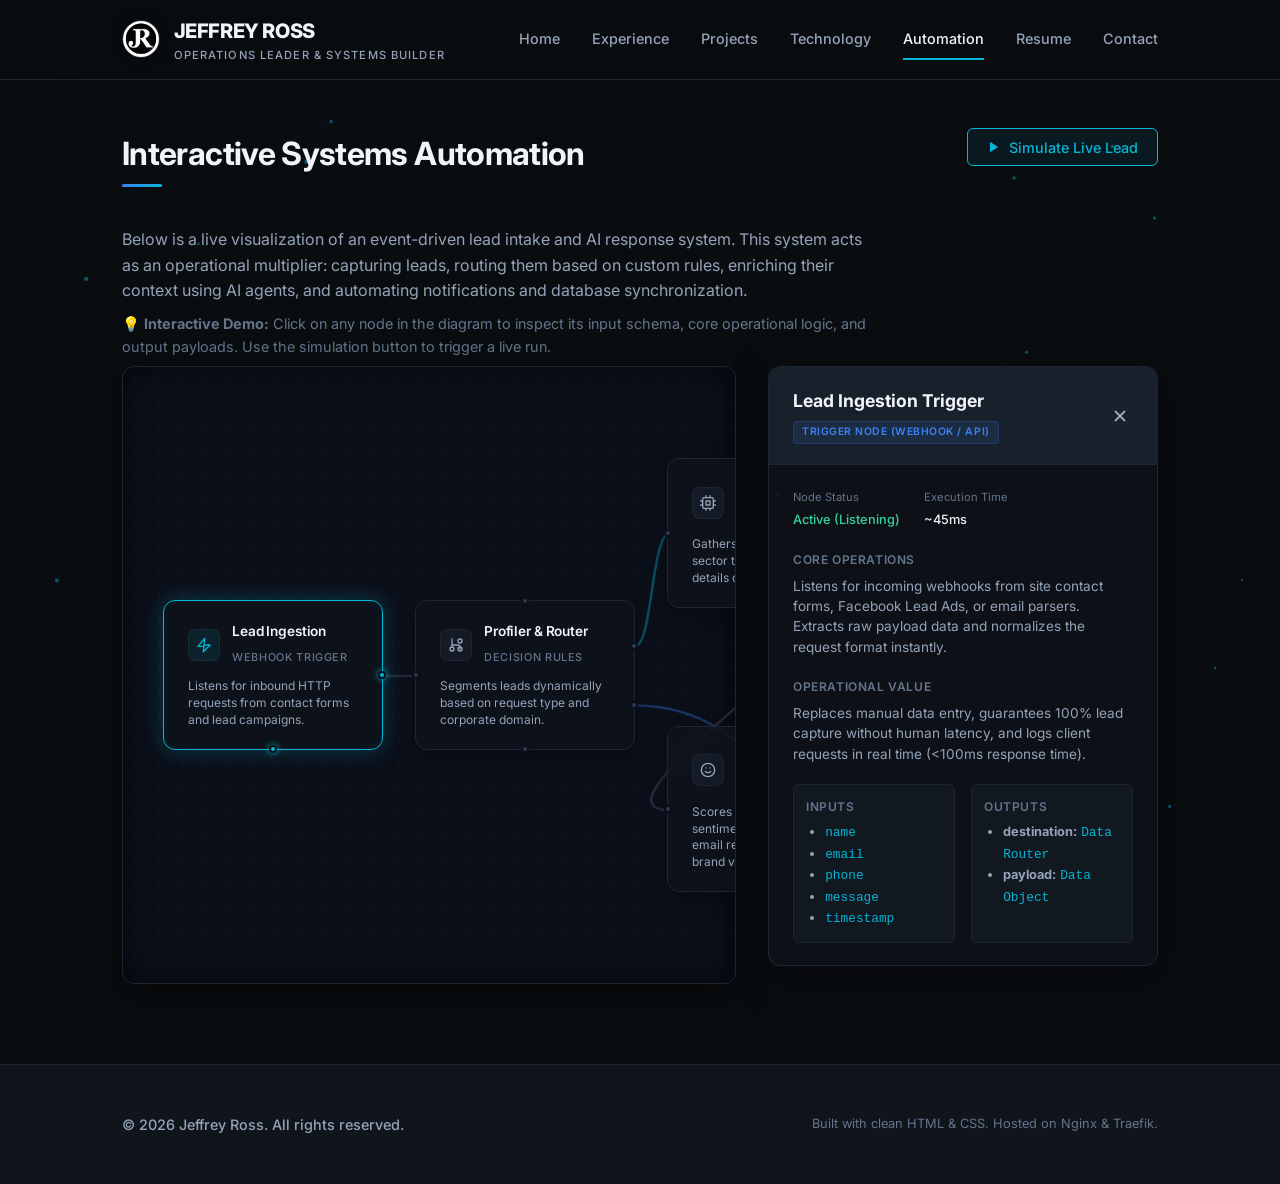
==== automation.html @ 9b9cbc8b "feat: Add automation workflow diagram, premium 404 page, Python resume IDE, and helicopter easter eg" ====
<!DOCTYPE html>
<html lang="en">
<head>
    <meta charset="UTF-8">
    <meta name="viewport" content="width=device-width, initial-scale=1.0">
    <meta name="description" content="Interactive Systems Automation and Workflow Diagram of Jeffrey Ross. Learn how process pipelines, AI enrichment, routing conditions, and CRM synchronization scale business operations.">
    <meta name="keywords" content="Jeffrey Ross, workflow automation, process optimization, n8n automation, lead response systems, AI operations, CRM integration, database sync">
    
    <!-- Open Graph -->
    <meta property="og:type" content="website">
    <meta property="og:url" content="https://jeffreydanross.com/automation">
    <meta property="og:title" content="Interactive Automation Systems | Jeffrey Ross">
    <meta property="og:description" content="Explore details on business process automation systems, AI enrichment routing, and synchronized operations pipelines designed by Jeffrey Ross.">
    <meta property="og:image" content="./images/og-card.png">

    <title>Automation | Jeffrey Ross</title>
    
    <!-- Favicon Links -->
    <link rel="apple-touch-icon" sizes="180x180" href="/apple-touch-icon.png">
    <link rel="icon" type="image/png" sizes="32x32" href="/favicon-32x32.png">
    <link rel="icon" type="image/png" sizes="16x16" href="/favicon-16x16.png">
    <link rel="shortcut icon" href="/favicon.ico">

    <link rel="stylesheet" href="./css/style.css?v=1.0.2">
</head>
<body>

    <!-- Header Navigation -->
    <header class="site-header">
        <div class="container nav-container">
            <a href="/" class="logo" id="header-logo-link">
                <div class="logo-image-container">
                    <img src="./images/logo.png" alt="Jeffrey Ross Logo" class="logo-image">
                </div>
                <div class="logo-text">
                    <span class="logo-name">Jeffrey Ross</span>
                    <span class="logo-title">Operations Leader & Systems Builder</span>
                </div>
            </a>
            <button class="menu-toggle" id="mobile-menu-btn" aria-label="Toggle navigation menu" aria-expanded="false">
                <span></span>
                <span></span>
                <span></span>
            </button>
            <nav class="nav-menu" id="navigation-drawer">
                <a href="/" class="nav-link" id="nav-home">Home</a>
                <a href="experience" class="nav-link" id="nav-experience">Experience</a>
                <a href="projects" class="nav-link" id="nav-projects">Projects</a>
                <a href="technology" class="nav-link" id="nav-technology">Technology</a>
                <a href="automation" class="nav-link active" id="nav-automation">Automation</a>
                <a href="resume" class="nav-link" id="nav-resume">Resume</a>
                <a href="contact" class="nav-link" id="nav-contact">Contact</a>
            </nav>
        </div>
    </header>

    <!-- Main Content Area -->
    <main>
        <section class="section" id="automation-section" style="padding-top: calc(var(--header-height) + 3rem);">
            <div class="container">
                
                <div class="automation-header">
                    <div>
                        <h1 class="section-title" id="page-title">Interactive Systems Automation</h1>
                        <div class="automation-description">
                            <p>
                                Below is a live visualization of an event-driven lead intake and AI response system. This system acts as an operational multiplier: capturing leads, routing them based on custom rules, enriching their context using AI agents, and automating notifications and database synchronization.
                            </p>
                            <p style="margin-top: 0.5rem; font-size: 0.9rem; color: var(--text-muted);">
                                💡 <strong>Interactive Demo:</strong> Click on any node in the diagram to inspect its input schema, core operational logic, and output payloads. Use the simulation button to trigger a live run.
                            </p>
                        </div>
                    </div>
                    
                    <div class="automation-controls">
                        <button class="btn-simulation" id="run-simulation-btn" aria-label="Simulate a live lead submission workflow">
                            <!-- Custom inline play SVG -->
                            <svg xmlns="http://www.w3.org/2000/svg" width="14" height="14" viewBox="0 0 24 24" fill="currentColor">
                                <polygon points="5 3 19 12 5 21 5 3"/>
                            </svg>
                            Simulate Live Lead
                        </button>
                    </div>
                </div>

                <!-- Main Diagram Workspace -->
                <div class="workflow-workspace" id="diagram-workspace">
                    
                    <!-- Diagram Visual Canvas -->
                    <div class="workflow-canvas-wrapper">
                        <div class="workflow-canvas">
                            
                            <!-- SVG Connection Line Layer (Calculated dynamically via JS) -->
                            <svg id="workflow-connections" xmlns="http://www.w3.org/2000/svg"></svg>
                            
                            <!-- Semantic Grid Columns of Workflow Diagram -->
                            <div class="canvas-inner">
                                
                                <!-- STAGE 1: INGRESS (Trigger) -->
                                <div class="canvas-col" id="col-ingress">
                                    <div class="workflow-node" id="node-trigger" role="button" tabindex="0" aria-controls="node-inspector" aria-expanded="true">
                                        <div class="node-header">
                                            <div class="node-icon-wrapper">
                                                <svg xmlns="http://www.w3.org/2000/svg" viewBox="0 0 24 24" fill="none" stroke="currentColor" stroke-width="2" stroke-linecap="round" stroke-linejoin="round">
                                                    <path d="M13 2L3 14h9l-1 8 10-10h-9l1-8z"/>
                                                </svg>
                                            </div>
                                            <div>
                                                <div class="node-title">Lead Ingestion</div>
                                                <span class="node-type-label">Webhook Trigger</span>
                                            </div>
                                        </div>
                                        <div class="node-desc">Listens for inbound HTTP requests from contact forms and lead campaigns.</div>
                                        
                                        <!-- Connectors -->
                                        <span class="node-socket socket-right"></span>
                                        <span class="node-socket socket-bottom"></span>
                                    </div>
                                </div>
                                
                                <!-- STAGE 2: ROUTING (Condition) -->
                                <div class="canvas-col" id="col-routing">
                                    <div class="workflow-node" id="node-router" role="button" tabindex="0" aria-controls="node-inspector" aria-expanded="false">
                                        <div class="node-header">
                                            <div class="node-icon-wrapper">
                                                <svg xmlns="http://www.w3.org/2000/svg" viewBox="0 0 24 24" fill="none" stroke="currentColor" stroke-width="2" stroke-linecap="round" stroke-linejoin="round">
                                                    <path d="M6 3v12"/>
                                                    <circle cx="18" cy="6" r="3"/>
                                                    <circle cx="6" cy="18" r="3"/>
                                                    <circle cx="18" cy="18" r="3"/>
                                                    <path d="M6 12h9a3 3 0 0 1 3 3v3"/>
                                                </svg>
                                            </div>
                                            <div>
                                                <div class="node-title">Profiler &amp; Router</div>
                                                <span class="node-type-label">Decision Rules</span>
                                            </div>
                                        </div>
                                        <div class="node-desc">Segments leads dynamically based on request type and corporate domain.</div>
                                        
                                        <!-- Connectors -->
                                        <span class="node-socket socket-left"></span>
                                        <span class="node-socket socket-top"></span>
                                        <span class="node-socket socket-right-top"></span>
                                        <span class="node-socket socket-right-bottom"></span>
                                        <span class="node-socket socket-bottom"></span>
                                    </div>
                                </div>
                                
                                <!-- STAGE 3: AI PROCESSING -->
                                <div class="canvas-col" id="col-processing">
                                    <!-- VeteranLM Enricher -->
                                    <div class="workflow-node" id="node-ai-enrich" role="button" tabindex="0" aria-controls="node-inspector" aria-expanded="false">
                                        <div class="node-header">
                                            <div class="node-icon-wrapper">
                                                <svg xmlns="http://www.w3.org/2000/svg" viewBox="0 0 24 24" fill="none" stroke="currentColor" stroke-width="2" stroke-linecap="round" stroke-linejoin="round">
                                                    <rect x="4" y="4" width="16" height="16" rx="2"/>
                                                    <path d="M9 9h6v6H9z"/>
                                                    <path d="M9 1v3M15 1v3M9 20v3M15 20v3M20 9h3M20 15h3M1 9h3M1 15h3"/>
                                                </svg>
                                            </div>
                                            <div>
                                                <div class="node-title">AI Context Enricher</div>
                                                <span class="node-type-label">LLM / RAG Node</span>
                                            </div>
                                        </div>
                                        <div class="node-desc">Gathers LinkedIn details, sector tags, and tech stack details of corporate inquiries.</div>
                                        
                                        <!-- Connectors -->
                                        <span class="node-socket socket-left"></span>
                                        <span class="node-socket socket-top"></span>
                                        <span class="node-socket socket-right"></span>
                                        <span class="node-socket socket-bottom"></span>
                                    </div>
                                    
                                    <!-- Intent & Priority Classifier -->
                                    <div class="workflow-node" id="node-ai-sentiment" role="button" tabindex="0" aria-controls="node-inspector" aria-expanded="false">
                                        <div class="node-header">
                                            <div class="node-icon-wrapper">
                                                <svg xmlns="http://www.w3.org/2000/svg" viewBox="0 0 24 24" fill="none" stroke="currentColor" stroke-width="2" stroke-linecap="round" stroke-linejoin="round">
                                                    <circle cx="12" cy="12" r="10"/>
                                                    <path d="M8 14s1.5 2 4 2 4-2 4-2"/>
                                                    <line x1="9" y1="9" x2="9.01" y2="9"/>
                                                    <line x1="15" y1="9" x2="15.01" y2="9"/>
                                                </svg>
                                            </div>
                                            <div>
                                                <div class="node-title">Intent &amp; Priority</div>
                                                <span class="node-type-label">AI Classifier</span>
                                            </div>
                                        </div>
                                        <div class="node-desc">Scores lead priority and sentiment; drafts custom email responder matching brand voice.</div>
                                        
                                        <!-- Connectors -->
                                        <span class="node-socket socket-left"></span>
                                        <span class="node-socket socket-top"></span>
                                        <span class="node-socket socket-right"></span>
                                        <span class="node-socket socket-bottom"></span>
                                    </div>
                                </div>
                                
                                <!-- STAGE 4: ACTIONS (CRM Sync, Slack Alert, Email Responder) -->
                                <div class="canvas-col" id="col-actions">
                                    <!-- Slack Notification -->
                                    <div class="workflow-node" id="node-action-slack" role="button" tabindex="0" aria-controls="node-inspector" aria-expanded="false">
                                        <div class="node-header">
                                            <div class="node-icon-wrapper">
                                                <svg xmlns="http://www.w3.org/2000/svg" viewBox="0 0 24 24" fill="none" stroke="currentColor" stroke-width="2" stroke-linecap="round" stroke-linejoin="round">
                                                    <path d="M18 8A6 6 0 0 0 6 8c0 7-3 9-3 9h18s-3-2-3-9"/>
                                                    <path d="M13.73 21a2 2 0 0 1-3.46 0"/>
                                                </svg>
                                            </div>
                                            <div>
                                                <div class="node-title">Operations Alert</div>
                                                <span class="node-type-label">Slack API Node</span>
                                            </div>
                                        </div>
                                        <div class="node-desc">Dispatches real-time Slack/SMS notifications for high-priority contracts.</div>
                                        
                                        <!-- Connectors -->
                                        <span class="node-socket socket-left"></span>
                                        <span class="node-socket socket-top"></span>
                                    </div>
                                    
                                    <!-- Email Dispatcher -->
                                    <div class="workflow-node" id="node-action-email" role="button" tabindex="0" aria-controls="node-inspector" aria-expanded="false">
                                        <div class="node-header">
                                            <div class="node-icon-wrapper">
                                                <svg xmlns="http://www.w3.org/2000/svg" viewBox="0 0 24 24" fill="none" stroke="currentColor" stroke-width="2" stroke-linecap="round" stroke-linejoin="round">
                                                    <path d="M4 4h16c1.1 0 2 .9 2 2v12c0 1.1-.9 2-2 2H4c-1.1 0-2-.9-2-2V6c0-1.1.9-2 2-2z"/>
                                                    <polyline points="22,6 12,13 2,6"/>
                                                </svg>
                                            </div>
                                            <div>
                                                <div class="node-title">Auto-Emailer</div>
                                                <span class="node-type-label">SMTP Send Node</span>
                                            </div>
                                        </div>
                                        <div class="node-desc">Sends personalized email replies instantly or queues them for manual approval.</div>
                                        
                                        <!-- Connectors -->
                                        <span class="node-socket socket-left"></span>
                                        <span class="node-socket socket-top"></span>
                                        <span class="node-socket socket-right"></span>
                                        <span class="node-socket socket-bottom"></span>
                                    </div>
                                    
                                    <!-- CRM Sync -->
                                    <div class="workflow-node" id="node-action-crm" role="button" tabindex="0" aria-controls="node-inspector" aria-expanded="false">
                                        <div class="node-header">
                                            <div class="node-icon-wrapper">
                                                <svg xmlns="http://www.w3.org/2000/svg" viewBox="0 0 24 24" fill="none" stroke="currentColor" stroke-width="2" stroke-linecap="round" stroke-linejoin="round">
                                                    <ellipse cx="12" cy="5" rx="9" ry="3"/>
                                                    <path d="M3 5v14c0 1.66 4 3 9 3s9-1.34 9-3V5"/>
                                                    <path d="M3 12c0 1.66 4 3 9 3s9-1.34 9-3"/>
                                                </svg>
                                            </div>
                                            <div>
                                                <div class="node-title">CRM &amp; DB Sync</div>
                                                <span class="node-type-label">API Sync Node</span>
                                            </div>
                                        </div>
                                        <div class="node-desc">Updates PostgreSQL lead records and synchronizes data with Hubspot pipelines.</div>
                                        
                                        <!-- Connectors -->
                                        <span class="node-socket socket-left"></span>
                                        <span class="node-socket socket-top"></span>
                                    </div>
                                </div>
                                
                            </div> <!-- .canvas-inner -->
                        </div> <!-- .workflow-canvas -->
                    </div> <!-- .workflow-canvas-wrapper -->
                    
                    <!-- Inspector Details Panel (Initially closed, but JS forces opening on load) -->
                    <aside class="node-inspector" id="node-inspector" aria-label="Workflow Node Parameter Inspector" aria-hidden="true">
                        <div class="inspector-header">
                            <div class="inspector-header-left">
                                <h3 id="ins-node-title">Node Inspector</h3>
                                <span class="inspector-node-type badge-trigger" id="ins-node-type">Trigger Node</span>
                            </div>
                            <button class="close-btn" id="close-inspector-btn" aria-label="Close Inspector Panel">
                                <!-- Custom SVG close X -->
                                <svg xmlns="http://www.w3.org/2000/svg" width="18" height="18" viewBox="0 0 24 24" fill="none" stroke="currentColor" stroke-width="2.5" stroke-linecap="round" stroke-linejoin="round">
                                    <line x1="18" y1="6" x2="6" y2="18"/>
                                    <line x1="6" y1="6" x2="18" y2="18"/>
                                </svg>
                            </button>
                        </div>
                        
                        <div class="inspector-body">
                            <!-- Metadata section -->
                            <div class="inspector-meta">
                                <div class="meta-item">
                                    <div class="meta-label">Node Status</div>
                                    <div class="meta-value status-active" id="ins-node-status">Active</div>
                                </div>
                                <div class="meta-item">
                                    <div class="meta-label">Execution Time</div>
                                    <div class="meta-value">~45ms</div>
                                </div>
                            </div>
                            
                            <!-- Functional Description -->
                            <div>
                                <h4 class="inspector-section-title">Core Operations</h4>
                                <div class="inspector-desc" id="ins-node-description">
                                    Click any node to see how it operates within the pipeline.
                                </div>
                            </div>
                            
                            <!-- Business/Ops value -->
                            <div>
                                <h4 class="inspector-section-title">Operational Value</h4>
                                <div class="inspector-impact" id="ins-node-impact">
                                    Highlights efficiency benefits and bottlenecks replaced.
                                </div>
                            </div>
                            
                            <!-- Schemas/Variables -->
                            <div class="inspector-schemas">
                                <div class="schema-box">
                                    <h5 class="inspector-section-title">Inputs</h5>
                                    <ul id="ins-node-inputs">
                                        <!-- Populated via JS -->
                                    </ul>
                                </div>
                                <div class="schema-box">
                                    <h5 class="inspector-section-title">Outputs</h5>
                                    <ul id="ins-node-outputs">
                                        <!-- Populated via JS -->
                                    </ul>
                                </div>
                            </div>
                            
                            <!-- JSON Payload Block -->
                            <div>
                                <h4 class="inspector-section-title">Live Payload Output</h4>
                                <pre class="inspector-payload-preview"><code id="ins-node-payload">{}</code></pre>
                            </div>
                        </div>
                    </aside>
                    
                </div> <!-- .workflow-workspace -->
            </div>
        </section>
    </main>

    <!-- Footer Section -->
    <footer class="site-footer" id="site-footer">
        <div class="container footer-content">
            <div class="footer-copyright">
                &copy; 2026 Jeffrey Ross. All rights reserved.
            </div>
            <div class="footer-notes">
                Built with clean HTML & CSS. Hosted on Nginx & Traefik.
            </div>
        </div>
    </footer>

    <!-- JavaScript Control Logic -->
    <script src="./js/main.js?v=1.0.2"></script>
    <script src="./js/automation.js?v=1.0.2"></script>
</body>
</html>
---- css/style.css ----
/* ==========================================================================
   Jeffrey Dan Ross - Personal Website Stylesheet
   Theme: Professional Tech Dark Mode (Deep Charcoal, Slate, Navy Blue, Teal Accent)
   ========================================================================== */

/* Import Google Font - Inter */
@import url('https://fonts.googleapis.com/css2?family=Inter:wght@300;400;500;600;700;800&display=swap');

/* CSS Variables & Core Config */
:root {
    --bg-base: #0a0d10;         /* Deep charcoal background */
    --bg-surface: #10151c;      /* Surface card/nav background */
    --bg-surface-elevated: #18202b; /* Active surface */
    --border-color: #1e2633;    /* Cool slate border */
    --border-glow: #2b394f;      /* Highlighted border */

    /* Text colors */
    --text-primary: #f1f5f9;     /* Light gray/white text */
    --text-secondary: #94a3b8;   /* Slate gray text */
    --text-muted: #64748b;       /* Muted slate text */

    /* Accents (Navy, Technology Blue, Teal) */
    --accent-navy: #1e3a8a;      /* Leadership deep navy */
    --accent-blue: #3b82f6;      /* Modern technology blue */
    --accent-cyan: #06b6d4;      /* Innovation cyan/teal */
    --accent-cyan-dim: rgba(6, 182, 212, 0.1);
    --accent-blue-dim: rgba(59, 130, 246, 0.08);

    /* Typography */
    --font-sans: 'Inter', system-ui, -apple-system, sans-serif;
    
    /* Structure */
    --max-width: 1100px;
    --header-height: 80px;
    
    /* Animation & Transitions */
    --transition-fast: 0.15s cubic-bezier(0.4, 0, 0.2, 1);
    --transition-normal: 0.25s cubic-bezier(0.4, 0, 0.2, 1);
    --transition-slow: 0.4s cubic-bezier(0.4, 0, 0.2, 1);
    --border-radius: 8px;
    --border-radius-lg: 12px;
}

/* ==========================================================================
   Base & Resets
   ========================================================================== */
* {
    box-sizing: border-box;
    margin: 0;
    padding: 0;
}

html {
    scroll-behavior: smooth;
    font-size: 16px;
    background-color: var(--bg-base);
    color: var(--text-primary);
    -webkit-font-smoothing: antialiased;
    -moz-osx-font-smoothing: grayscale;
}

body {
    font-family: var(--font-sans);
    line-height: 1.6;
    overflow-x: hidden;
    display: flex;
    flex-direction: column;
    min-height: 100vh;
}

a {
    color: inherit;
    text-decoration: none;
    transition: color var(--transition-fast), border var(--transition-fast);
}

img {
    max-width: 100%;
    height: auto;
    display: block;
}

ul {
    list-style: none;
}

input, textarea, button {
    font-family: inherit;
    font-size: inherit;
    color: inherit;
}

/* ==========================================================================
   Layout Containers & Grid
   ========================================================================== */
.container {
    width: 100%;
    max-width: var(--max-width);
    margin: 0 auto;
    padding: 0 2rem;
}

.section {
    padding: 5rem 0;
}

.section-title {
    font-size: 2rem;
    font-weight: 700;
    margin-bottom: 3rem;
    position: relative;
    letter-spacing: -0.02em;
    display: inline-block;
}

.section-title::after {
    content: '';
    position: absolute;
    bottom: -8px;
    left: 0;
    width: 40px;
    height: 3px;
    background: linear-gradient(90deg, var(--accent-blue), var(--accent-cyan));
    border-radius: 2px;
}

/* ==========================================================================
   Global Navigation Header
   ========================================================================== */
.site-header {
    background-color: rgba(10, 13, 16, 0.85);
    backdrop-filter: blur(12px);
    -webkit-backdrop-filter: blur(12px);
    border-bottom: 1px solid var(--border-color);
    position: fixed;
    top: 0;
    left: 0;
    width: 100%;
    z-index: 1000;
    height: var(--header-height);
    display: flex;
    align-items: center;
    transition: background var(--transition-fast), border var(--transition-fast);
}

.site-header.scrolled {
    background-color: var(--bg-surface);
    border-bottom-color: var(--border-glow);
}

.nav-container {
    display: flex;
    justify-content: space-between;
    align-items: center;
    width: 100%;
}

.logo {
    display: flex;
    align-items: center;
    gap: 0.85rem;
}

.logo-text {
    display: flex;
    flex-direction: column;
}

.logo-name {
    font-size: 1.25rem;
    font-weight: 800;
    letter-spacing: -0.02em;
    color: var(--text-primary);
    text-transform: uppercase;
}

.logo-title {
    font-size: 0.7rem;
    font-weight: 500;
    letter-spacing: 0.1em;
    color: var(--text-secondary);
    text-transform: uppercase;
}

.logo-image-container {
    width: 38px;
    height: 38px;
    border-radius: 50%;
    overflow: hidden;
    display: flex;
    align-items: center;
    justify-content: center;
    border: 1px solid var(--border-color);
    background-color: #000000;
    flex-shrink: 0;
    box-shadow: 0 0 10px rgba(0, 0, 0, 0.5);
    transition: border-color var(--transition-fast), box-shadow var(--transition-fast);
}

.logo-image {
    max-width: 150px;
    height: auto;
    width: 100%;
    object-fit: cover;
    transform: scale(1.08); /* Zooms past the outer white margins of the logo file */
    transition: transform var(--transition-normal);
}

.logo:hover .logo-image-container {
    border-color: var(--accent-cyan);
    box-shadow: 0 0 12px rgba(6, 182, 212, 0.2);
}

.logo:hover .logo-image {
    transform: scale(1.15);
}

.nav-menu {
    display: flex;
    gap: 2rem;
    align-items: center;
}

.nav-link {
    font-size: 0.9rem;
    font-weight: 500;
    color: var(--text-secondary);
    padding: 0.5rem 0;
    border-bottom: 2px solid transparent;
}

.nav-link:hover, 
.nav-link.active {
    color: var(--text-primary);
}

.nav-link.active {
    border-bottom-color: var(--accent-cyan);
}

/* Hamburger menu button */
.menu-toggle {
    display: none;
    background: none;
    border: none;
    cursor: pointer;
    padding: 0.5rem;
    z-index: 1100;
}

.menu-toggle span {
    display: block;
    width: 24px;
    height: 2px;
    background-color: var(--text-primary);
    margin: 5px 0;
    transition: transform var(--transition-normal), opacity var(--transition-normal);
}

/* ==========================================================================
   Hero & Intro (Home Page)
   ========================================================================== */
.hero-section {
    padding-top: calc(var(--header-height) + 4rem);
    padding-bottom: 4rem;
    min-height: 75vh;
    display: flex;
    align-items: center;
    background: radial-gradient(circle at 80% 20%, var(--accent-blue-dim) 0%, transparent 50%),
                radial-gradient(circle at 10% 80%, var(--accent-cyan-dim) 0%, transparent 50%);
}

.hero-content {
    max-width: 800px;
}

.hero-badge {
    display: inline-flex;
    align-items: center;
    gap: 0.5rem;
    padding: 0.4rem 1rem;
    border-radius: 50px;
    background-color: var(--bg-surface);
    border: 1px solid var(--border-color);
    font-size: 0.8rem;
    font-weight: 600;
    color: var(--accent-cyan);
    margin-bottom: 1.5rem;
    letter-spacing: 0.05em;
    text-transform: uppercase;
}

.hero-badge svg {
    fill: var(--accent-cyan);
}

.hero-name {
    font-size: clamp(2.5rem, 6vw, 4.5rem);
    font-weight: 800;
    line-height: 1.1;
    letter-spacing: -0.03em;
    margin-bottom: 1.5rem;
}

.hero-name span {
    background: linear-gradient(135deg, var(--text-primary) 30%, var(--text-secondary) 100%);
    -webkit-background-clip: text;
    -webkit-text-fill-color: transparent;
}

.hero-roles {
    display: flex;
    flex-wrap: wrap;
    gap: 1rem;
    margin-bottom: 2.5rem;
}

.role-tag {
    font-size: 1.1rem;
    font-weight: 500;
    color: var(--text-secondary);
    display: flex;
    align-items: center;
}

.role-tag:not(:last-child)::after {
    content: '';
    display: inline-block;
    width: 6px;
    height: 6px;
    border-radius: 50%;
    background-color: var(--border-color);
    margin-left: 1rem;
}

.intro-text {
    font-size: 1.15rem;
    line-height: 1.7;
    color: var(--text-secondary);
    margin-bottom: 3rem;
}

.intro-text p {
    margin-bottom: 1.5rem;
}

/* Call to Action Buttons */
.cta-group {
    display: flex;
    flex-wrap: wrap;
    gap: 1rem;
}

.btn {
    display: inline-flex;
    align-items: center;
    justify-content: center;
    gap: 0.75rem;
    padding: 0.8rem 1.8rem;
    font-size: 0.95rem;
    font-weight: 600;
    border-radius: var(--border-radius);
    cursor: pointer;
    transition: all var(--transition-fast);
}

.btn-primary {
    background-color: var(--text-primary);
    color: var(--bg-base);
    border: 1px solid var(--text-primary);
}

.btn-primary:hover {
    background-color: transparent;
    color: var(--text-primary);
}

.btn-secondary {
    background-color: var(--bg-surface);
    color: var(--text-primary);
    border: 1px solid var(--border-color);
}

.btn-secondary:hover {
    border-color: var(--border-glow);
    background-color: var(--bg-surface-elevated);
}

/* ==========================================================================
   Experience Page
   ========================================================================== */
.experience-layout {
    display: grid;
    grid-template-columns: 1fr;
    gap: 3.5rem;
}

.experience-block {
    background-color: var(--bg-surface);
    border: 1px solid var(--border-color);
    border-radius: var(--border-radius-lg);
    padding: 2.5rem;
    position: relative;
    overflow: hidden;
}

.experience-block::before {
    content: '';
    position: absolute;
    top: 0;
    left: 0;
    width: 4px;
    height: 100%;
    background-color: var(--accent-navy);
}

.experience-block.military::before { background-color: var(--accent-navy); }
.experience-block.business::before { background-color: var(--accent-blue); }
.experience-block.automation::before { background-color: var(--accent-cyan); }

.experience-header {
    margin-bottom: 2rem;
    display: flex;
    justify-content: space-between;
    align-items: flex-start;
    flex-wrap: wrap;
    gap: 1rem;
}

.exp-title-group h3 {
    font-size: 1.5rem;
    font-weight: 700;
    margin-bottom: 0.25rem;
    letter-spacing: -0.01em;
}

.exp-company {
    font-size: 1rem;
    font-weight: 500;
    color: var(--accent-blue);
}

.exp-company.military-color { color: var(--text-primary); opacity: 0.9; }
.exp-company.business-color { color: var(--accent-blue); }
.exp-company.automation-color { color: var(--accent-cyan); }

.exp-date {
    font-size: 0.9rem;
    font-weight: 600;
    color: var(--text-muted);
    background-color: var(--bg-base);
    padding: 0.3rem 0.8rem;
    border-radius: 50px;
    border: 1px solid var(--border-color);
}

.highlights-grid {
    display: grid;
    grid-template-columns: repeat(auto-fit, minmax(280px, 1fr));
    gap: 1.5rem;
}

.highlight-item {
    padding: 1.25rem;
    background-color: var(--bg-base);
    border: 1px solid var(--border-color);
    border-radius: var(--border-radius);
    transition: transform var(--transition-fast), border var(--transition-fast);
}

.highlight-item:hover {
    border-color: var(--border-glow);
    transform: translateY(-2px);
}

.highlight-icon {
    width: 32px;
    height: 32px;
    display: flex;
    align-items: center;
    justify-content: center;
    border-radius: 6px;
    margin-bottom: 1rem;
}

.experience-block.military .highlight-icon { background-color: rgba(30, 58, 138, 0.2); color: var(--text-primary); }
.experience-block.business .highlight-icon { background-color: rgba(59, 130, 246, 0.15); color: var(--accent-blue); }
.experience-block.automation .highlight-icon { background-color: rgba(6, 182, 212, 0.15); color: var(--accent-cyan); }

.highlight-item h4 {
    font-size: 1.05rem;
    font-weight: 600;
    margin-bottom: 0.5rem;
}

.highlight-item p {
    font-size: 0.9rem;
    color: var(--text-secondary);
}

/* --- Python Toggle & IDE Code View --- */
.section-header-row {
    display: flex;
    justify-content: space-between;
    align-items: center;
    margin-bottom: 2.5rem;
    flex-wrap: wrap;
    gap: 1.5rem;
    border-bottom: 1px solid var(--border-color);
    padding-bottom: 1rem;
}

.section-header-row .section-title {
    margin-bottom: 0;
    position: relative;
}

.python-toggle-btn {
    background-color: var(--bg-surface);
    border: 1px solid var(--border-color);
    border-radius: 6px;
    padding: 0.55rem 0.95rem;
    font-family: 'Fira Code', Consolas, Monaco, monospace;
    font-size: 0.85rem;
    font-weight: 500;
    cursor: pointer;
    display: flex;
    align-items: center;
    gap: 0.6rem;
    transition: all var(--transition-normal);
    user-select: none;
    box-shadow: 0 4px 12px rgba(0, 0, 0, 0.15);
}

.python-toggle-btn:hover {
    border-color: var(--accent-cyan);
    background-color: var(--bg-surface-elevated);
    box-shadow: 0 0 12px rgba(6, 182, 212, 0.2);
    transform: translateY(-1px);
}

.python-toggle-btn .terminal-prompt {
    color: var(--accent-cyan);
    font-weight: 700;
    letter-spacing: -0.05em;
}

.python-toggle-btn .toggle-status {
    color: var(--text-secondary);
    transition: color var(--transition-fast);
}

.python-toggle-btn.active {
    border-color: var(--accent-cyan);
    background-color: rgba(6, 182, 212, 0.06);
    box-shadow: 0 0 16px rgba(6, 182, 212, 0.25);
}

.python-toggle-btn.active .toggle-status {
    color: var(--text-primary);
}

.experience-content-wrapper {
    position: relative;
    width: 100%;
}

.standard-view {
    opacity: 1;
    transform: translateY(0);
    transition: opacity 0.25s ease-out, transform 0.25s ease-out;
}

/* IDE Frame Styling */
.code-editor-wrapper {
    background-color: #080b0f;
    border: 1px solid var(--border-color);
    border-radius: var(--border-radius-lg);
    overflow: hidden;
    font-family: 'Fira Code', Consolas, Monaco, 'Andale Mono', monospace;
    box-shadow: 0 12px 40px rgba(0, 0, 0, 0.4);
    display: flex;
    flex-direction: column;
    opacity: 0;
    transform: translateY(15px);
    transition: opacity 0.25s ease-out, transform 0.25s ease-out;
}

/* IDE Titlebar */
.ide-titlebar {
    background-color: #0e131c;
    padding: 0.75rem 1.25rem;
    display: flex;
    align-items: center;
    justify-content: space-between;
    border-bottom: 1px solid var(--border-color);
    user-select: none;
}

.ide-dots {
    display: flex;
    gap: 0.45rem;
}

.ide-dot {
    width: 11px;
    height: 11px;
    border-radius: 50%;
    display: inline-block;
}

.ide-dot.red { background-color: #ef4444; }
.ide-dot.yellow { background-color: #f59e0b; }
.ide-dot.green { background-color: #10b981; }

.ide-title {
    font-size: 0.8rem;
    color: #768390; /* slate contrast compliant */
    font-weight: 500;
    letter-spacing: 0.02em;
}

.ide-actions {
    display: flex;
    align-items: center;
}

.ide-action-btn {
    background: none;
    border: none;
    color: #768390; /* slate contrast compliant */
    cursor: pointer;
    padding: 0.35rem;
    border-radius: 4px;
    transition: all var(--transition-fast);
    position: relative;
    display: flex;
    align-items: center;
    justify-content: center;
}

.ide-action-btn:hover {
    color: var(--text-primary);
    background-color: rgba(255, 255, 255, 0.06);
}

.copy-tooltip {
    position: absolute;
    bottom: 135%;
    right: 50%;
    transform: translateX(50%) translateY(4px);
    background-color: var(--bg-surface-elevated);
    color: var(--text-primary);
    font-size: 0.75rem;
    padding: 0.25rem 0.6rem;
    border-radius: 4px;
    border: 1px solid var(--border-color);
    white-space: nowrap;
    opacity: 0;
    pointer-events: none;
    transition: all var(--transition-fast);
    box-shadow: 0 4px 10px rgba(0, 0, 0, 0.3);
}

.ide-action-btn:hover .copy-tooltip {
    opacity: 1;
    transform: translateX(50%) translateY(0);
}

.ide-action-btn.copied {
    color: var(--accent-cyan);
}

.ide-action-btn.copied .copy-tooltip {
    background-color: rgba(6, 182, 212, 0.15);
    border-color: var(--accent-cyan);
    color: var(--text-primary);
}

/* IDE Tabs */
.ide-tabs-container {
    background-color: #0b0e14;
    display: flex;
    border-bottom: 1px solid var(--border-color);
    user-select: none;
}

.ide-tab {
    background-color: #080b0f;
    padding: 0.65rem 1.25rem;
    border-right: 1px solid var(--border-color);
    display: flex;
    align-items: center;
    gap: 0.55rem;
    font-size: 0.8rem;
    color: var(--text-secondary);
    border-top: 2px solid transparent;
    cursor: default;
}

.ide-tab.active {
    color: var(--text-primary);
    border-top-color: var(--accent-cyan);
}

.ide-tab .python-icon {
    width: 14px;
    height: 14px;
}

/* IDE Breadcrumbs */
.ide-breadcrumbs {
    background-color: #080b0f;
    padding: 0.45rem 1.25rem;
    font-size: 0.75rem;
    color: #768390; /* slate contrast compliant */
    border-bottom: 1px solid #10141a;
    user-select: none;
}

.ide-breadcrumbs span {
    margin: 0 0.15rem;
}

.ide-breadcrumbs span.active {
    color: var(--text-secondary);
}

/* Editor Main Body */
.ide-editor-main {
    display: flex;
    position: relative;
    max-height: 580px;
    overflow-y: auto;
    background-color: #080b0f;
}

/* Custom scrollbars for editor */
.ide-editor-main::-webkit-scrollbar,
.ide-code-viewport::-webkit-scrollbar {
    width: 8px;
    height: 8px;
}

.ide-editor-main::-webkit-scrollbar-track,
.ide-code-viewport::-webkit-scrollbar-track {
    background: #080b0f;
}

.ide-editor-main::-webkit-scrollbar-thumb,
.ide-code-viewport::-webkit-scrollbar-thumb {
    background: #1e2633;
    border-radius: 4px;
}

.ide-editor-main::-webkit-scrollbar-thumb:hover,
.ide-code-viewport::-webkit-scrollbar-thumb:hover {
    background: #2b394f;
}

.ide-gutter {
    display: flex;
    flex-direction: column;
    text-align: right;
    padding: 1.25rem 0.8rem 1.25rem 1.25rem;
    color: #4b5263;
    user-select: none;
    border-right: 1px solid #11151c;
    background-color: #080b0f;
    min-width: 3.8rem;
}

.ide-gutter span {
    line-height: 1.55;
    font-size: 0.85rem;
    height: 1.32rem; /* Matches code line rendering exactly */
    display: block;
}

.ide-code-viewport {
    flex-grow: 1;
    padding: 1.25rem;
    overflow-x: auto;
    background-color: #080b0f;
}

.ide-code-viewport pre {
    margin: 0;
    padding: 0;
}

.ide-code-viewport pre code {
    font-family: inherit;
    font-size: 0.85rem;
    line-height: 1.55;
    color: #abb2bf;
    display: block;
    white-space: pre;
}

/* IDE Status Bar */
.ide-statusbar {
    background-color: #0b0e14;
    border-top: 1px solid var(--border-color);
    padding: 0.35rem 1.25rem;
    display: flex;
    justify-content: space-between;
    align-items: center;
    font-size: 0.75rem;
    color: #768390; /* slate contrast compliant */
    user-select: none;
}

.ide-statusbar .status-left,
.ide-statusbar .status-right {
    display: flex;
    align-items: center;
    gap: 1.2rem;
}

.ide-statusbar .status-item {
    display: flex;
    align-items: center;
    gap: 0.35rem;
}

.ide-statusbar .status-item svg {
    stroke: #768390; /* slate contrast compliant */
}

/* Python Syntax Highlighting Tokens */
.py-keyword {
    color: #c586c0; /* vscode purple */
    font-weight: 600;
}

.py-class {
    color: #4ec9b0; /* vscode class name green */
    font-weight: 600;
}

.py-builtin {
    color: #dcdcaa; /* vscode method yellow */
}

.py-self {
    color: #569cd6; /* vscode parameter blue */
}

.py-key {
    color: #9cdcfe; /* vscode dict key sky-blue */
}

.py-string {
    color: var(--accent-cyan); /* vscode string cyan (#06b6d4) */
}

.py-comment {
    color: #768390; /* slate comment - contrast compliant */
    font-style: italic;
}

.py-number {
    color: #b5cea8; /* green-yellow numbers */
}

/* --- Responsive Adaptations for IDE View --- */
@media (max-width: 768px) {
    .section-header-row {
        margin-bottom: 2rem;
    }
    
    .ide-editor-main {
        max-height: 480px;
    }
    
    .ide-gutter {
        padding-left: 0.75rem;
        padding-right: 0.5rem;
        min-width: 2.8rem;
    }
    
    .ide-code-viewport {
        padding: 1rem;
    }
    
    .ide-code-viewport pre code {
        font-size: 0.8rem;
    }
    
    .ide-gutter span {
        font-size: 0.8rem;
        height: 1.24rem; /* Match smaller code line-height */
    }
}

@media (max-width: 600px) {
    .section-header-row {
        flex-direction: column;
        align-items: stretch;
        gap: 1rem;
        padding-bottom: 0.75rem;
    }
    
    .python-toggle-btn {
        width: 100%;
        justify-content: center;
    }
    
    .ide-gutter {
        display: none; /* Hide line numbers on very small mobile for horizontal space */
    }
    
    .ide-breadcrumbs {
        display: none;
    }
    
    .ide-statusbar .status-right {
        display: none; /* Simplify status bar on mobile */
    }
    
    .ide-tab {
        padding: 0.55rem 0.85rem;
    }
}


/* ==========================================================================
   Projects Page (Expandable Cards)
   ========================================================================== */
.projects-list {
    display: flex;
    flex-direction: column;
    gap: 1.5rem;
}

.project-card {
    background-color: var(--bg-surface);
    border: 1px solid var(--border-color);
    border-radius: var(--border-radius-lg);
    overflow: hidden;
    transition: border-color var(--transition-normal);
}

.project-card.active {
    border-color: var(--border-glow);
}

.project-header {
    width: 100%;
    display: flex;
    justify-content: space-between;
    align-items: center;
    padding: 1.75rem 2rem;
    background: none;
    border: none;
    text-align: left;
    cursor: pointer;
    outline: none;
}

.project-title-area {
    display: flex;
    flex-direction: column;
}

.project-title {
    font-size: 1.35rem;
    font-weight: 700;
    color: var(--text-primary);
    letter-spacing: -0.01em;
}

.project-summary {
    font-size: 0.9rem;
    color: var(--text-secondary);
    margin-top: 0.25rem;
}

.project-toggle-icon {
    width: 24px;
    height: 24px;
    display: flex;
    align-items: center;
    justify-content: center;
    border-radius: 50%;
    background-color: var(--bg-base);
    border: 1px solid var(--border-color);
    color: var(--text-secondary);
    transition: transform var(--transition-normal), border var(--transition-normal), color var(--transition-normal);
}

.project-card.active .project-toggle-icon {
    transform: rotate(180deg);
    color: var(--accent-cyan);
    border-color: var(--accent-cyan);
}

/* Collapsible body */
.project-body {
    max-height: 0;
    overflow: hidden;
    transition: max-height var(--transition-slow) ease-out;
}

.project-content {
    padding: 0 2rem 2rem 2rem;
    border-top: 1px solid transparent;
    color: var(--text-secondary);
    font-size: 0.95rem;
}

.project-card.active .project-content {
    border-top-color: var(--border-color);
}

.project-tags {
    display: flex;
    flex-wrap: wrap;
    gap: 0.5rem;
    margin-top: 1.5rem;
}

.project-tag {
    font-size: 0.75rem;
    font-weight: 600;
    color: var(--text-primary);
    background-color: var(--bg-base);
    border: 1px solid var(--border-color);
    padding: 0.25rem 0.75rem;
    border-radius: 50px;
}

/* ==========================================================================
   Technology Page
   ========================================================================== */
.tech-grid {
    display: grid;
    grid-template-columns: repeat(auto-fit, minmax(320px, 1fr));
    gap: 2rem;
}

.tech-card {
    background-color: var(--bg-surface);
    border: 1px solid var(--border-color);
    border-radius: var(--border-radius-lg);
    padding: 2.25rem;
    display: flex;
    flex-direction: column;
    position: relative;
    overflow: hidden;
    transition: border-color var(--transition-fast), transform var(--transition-fast);
}

.tech-card:hover {
    border-color: var(--border-glow);
    transform: translateY(-2px);
}

.tech-card::after {
    content: '';
    position: absolute;
    top: 0;
    right: 0;
    width: 64px;
    height: 64px;
    background: radial-gradient(circle at top right, var(--accent-blue-dim) 0%, transparent 70%);
}

.tech-icon {
    width: 48px;
    height: 48px;
    border-radius: 8px;
    background-color: var(--bg-base);
    border: 1px solid var(--border-color);
    display: flex;
    align-items: center;
    justify-content: center;
    color: var(--accent-cyan);
    margin-bottom: 1.5rem;
}

.tech-card h3 {
    font-size: 1.25rem;
    font-weight: 700;
    margin-bottom: 1rem;
    letter-spacing: -0.01em;
}

.tech-card p {
    font-size: 0.95rem;
    color: var(--text-secondary);
    margin-bottom: 1.5rem;
    line-height: 1.6;
}

.tech-topics {
    margin-top: auto;
    border-top: 1px solid var(--border-color);
    padding-top: 1.25rem;
}

.tech-topics-title {
    font-size: 0.75rem;
    font-weight: 700;
    text-transform: uppercase;
    letter-spacing: 0.1em;
    color: var(--text-muted);
    margin-bottom: 0.75rem;
}

.tech-badge-list {
    display: flex;
    flex-wrap: wrap;
    gap: 0.5rem;
}

.tech-badge {
    font-size: 0.75rem;
    font-weight: 500;
    color: var(--accent-cyan);
    background-color: var(--accent-cyan-dim);
    padding: 0.2rem 0.6rem;
    border-radius: 4px;
}

/* ==========================================================================
   Resume Page
   ========================================================================== */
.resume-action-bar {
    display: flex;
    justify-content: space-between;
    align-items: center;
    margin-bottom: 2.5rem;
    padding-bottom: 1.5rem;
    border-bottom: 1px solid var(--border-color);
    flex-wrap: wrap;
    gap: 1rem;
}

.resume-meta-info {
    color: var(--text-secondary);
    font-size: 0.95rem;
}

.resume-container {
    background-color: var(--bg-surface);
    border: 1px solid var(--border-color);
    border-radius: var(--border-radius-lg);
    padding: 4rem;
    max-width: 850px;
    margin: 0 auto;
    box-shadow: 0 4px 30px rgba(0, 0, 0, 0.3);
}

.resume-header-block {
    text-align: center;
    margin-bottom: 3rem;
}

.resume-name {
    font-size: 2.25rem;
    font-weight: 800;
    letter-spacing: -0.02em;
    margin-bottom: 0.5rem;
}

.resume-contact-info {
    display: flex;
    justify-content: center;
    flex-wrap: wrap;
    gap: 1.5rem;
    color: var(--text-secondary);
    font-size: 0.9rem;
    margin-top: 1rem;
}

.resume-contact-item {
    display: flex;
    align-items: center;
    gap: 0.5rem;
}

.resume-contact-item svg {
    color: var(--accent-blue);
}

.resume-section {
    margin-bottom: 2.5rem;
}

.resume-section-title {
    font-size: 1.1rem;
    font-weight: 700;
    text-transform: uppercase;
    letter-spacing: 0.05em;
    color: var(--accent-cyan);
    border-bottom: 1px solid var(--border-color);
    padding-bottom: 0.5rem;
    margin-bottom: 1.25rem;
}

.resume-summary-text {
    font-size: 0.95rem;
    color: var(--text-secondary);
    line-height: 1.6;
}

.competencies-list {
    display: grid;
    grid-template-columns: repeat(auto-fit, minmax(200px, 1fr));
    gap: 0.75rem;
}

.competency-item {
    font-size: 0.95rem;
    color: var(--text-secondary);
    position: relative;
    padding-left: 1.25rem;
}

.competency-item::before {
    content: '▪';
    position: absolute;
    left: 0;
    color: var(--accent-blue);
}

.resume-exp-item {
    margin-bottom: 1.75rem;
}

.resume-exp-header {
    display: flex;
    justify-content: space-between;
    font-weight: 600;
    margin-bottom: 0.5rem;
    flex-wrap: wrap;
    gap: 0.5rem;
}

.resume-exp-title {
    font-size: 1.05rem;
    color: var(--text-primary);
}

.resume-exp-company {
    color: var(--accent-blue);
}

.resume-exp-date {
    color: var(--text-muted);
    font-size: 0.9rem;
}

.resume-bullet-list {
    list-style: disc;
    margin-left: 1.25rem;
    font-size: 0.9rem;
    color: var(--text-secondary);
}

.resume-bullet-list li {
    margin-bottom: 0.4rem;
}

/* ==========================================================================
   Contact Page
   ========================================================================== */
.contact-layout {
    display: grid;
    grid-template-columns: 1.2fr 1.8fr;
    gap: 4rem;
}

.contact-info-block {
    display: flex;
    flex-direction: column;
    gap: 2rem;
}

.contact-card {
    background-color: var(--bg-surface);
    border: 1px solid var(--border-color);
    border-radius: var(--border-radius-lg);
    padding: 2rem;
}

.contact-card-title {
    font-size: 1.2rem;
    font-weight: 700;
    margin-bottom: 1.5rem;
    letter-spacing: -0.01em;
}

.contact-detail-list {
    display: flex;
    flex-direction: column;
    gap: 1.25rem;
}

.contact-detail-item {
    display: flex;
    gap: 1rem;
}

.contact-detail-icon {
    width: 40px;
    height: 40px;
    background-color: var(--bg-base);
    border: 1px solid var(--border-color);
    border-radius: 6px;
    display: flex;
    align-items: center;
    justify-content: center;
    color: var(--accent-cyan);
    flex-shrink: 0;
}

.contact-detail-content {
    display: flex;
    flex-direction: column;
    justify-content: center;
}

.contact-detail-label {
    font-size: 0.75rem;
    font-weight: 700;
    text-transform: uppercase;
    color: var(--text-muted);
    letter-spacing: 0.05em;
}

.contact-detail-value {
    font-size: 0.95rem;
    font-weight: 500;
}

.contact-detail-value a:hover {
    color: var(--accent-cyan);
}

/* Contact Form */
.contact-form-block {
    background-color: var(--bg-surface);
    border: 1px solid var(--border-color);
    border-radius: var(--border-radius-lg);
    padding: 2.5rem;
}

.form-group {
    margin-bottom: 1.5rem;
}

.form-label {
    display: block;
    font-size: 0.85rem;
    font-weight: 600;
    margin-bottom: 0.5rem;
    color: var(--text-secondary);
    letter-spacing: 0.02em;
}

.form-input {
    width: 100%;
    padding: 0.8rem 1rem;
    background-color: var(--bg-base);
    border: 1px solid var(--border-color);
    border-radius: var(--border-radius);
    color: var(--text-primary);
    transition: border-color var(--transition-fast), box-shadow var(--transition-fast);
    outline: none;
}

.form-input:focus {
    border-color: var(--accent-cyan);
    box-shadow: 0 0 0 3px rgba(6, 182, 212, 0.15);
}

textarea.form-input {
    resize: vertical;
    min-height: 150px;
}

.form-status {
    padding: 1rem;
    border-radius: var(--border-radius);
    margin-bottom: 1.5rem;
    font-size: 0.9rem;
    font-weight: 500;
    display: none;
}

.form-status.success {
    display: block;
    background-color: rgba(16, 185, 129, 0.1);
    border: 1px solid rgba(16, 185, 129, 0.2);
    color: #10b981;
}

.form-status.error {
    display: block;
    background-color: rgba(239, 68, 68, 0.1);
    border: 1px solid rgba(239, 68, 68, 0.2);
    color: #ef4444;
}

/* ==========================================================================
   Footer Section
   ========================================================================== */
.site-footer {
    margin-top: auto;
    background-color: var(--bg-surface);
    border-top: 1px solid var(--border-color);
    padding: 3rem 0;
    color: var(--text-secondary);
    font-size: 0.9rem;
}

.footer-content {
    display: flex;
    justify-content: space-between;
    align-items: center;
    flex-wrap: wrap;
    gap: 1.5rem;
}

.footer-copyright {
    font-weight: 500;
}

.footer-notes {
    font-size: 0.8rem;
    color: var(--text-muted);
}

/* ==========================================================================
   Responsive & Mobile Adjustments
   ========================================================================== */
@media (max-width: 900px) {
    .contact-layout {
        grid-template-columns: 1fr;
        gap: 3rem;
    }
}

@media (max-width: 768px) {
    .container {
        padding: 0 1.5rem;
    }

    .section {
        padding: 4rem 0;
    }

    /* Navigation drawer for mobile */
    .menu-toggle {
        display: block;
    }

    .nav-menu {
        position: fixed;
        top: var(--header-height);
        left: 0;
        width: 100%;
        height: calc(100vh - var(--header-height));
        background-color: var(--bg-surface);
        border-top: 1px solid var(--border-color);
        flex-direction: column;
        align-items: stretch;
        padding: 2rem 1.5rem;
        gap: 1.5rem;
        transform: translateY(-100%);
        opacity: 0;
        visibility: hidden;
        transition: transform var(--transition-normal), opacity var(--transition-normal), visibility var(--transition-normal);
        z-index: 999;
    }

    .nav-menu.open {
        transform: translateY(0);
        opacity: 1;
        visibility: visible;
    }

    .nav-link {
        display: block;
        font-size: 1.1rem;
        padding: 0.75rem 0;
        border-bottom: none;
        border-left: 3px solid transparent;
        padding-left: 1rem;
    }

    .nav-link.active {
        border-left-color: var(--accent-cyan);
    }

    /* Hamburger transformation */
    .menu-toggle.open span:nth-child(1) {
        transform: translateY(7px) rotate(45deg);
    }

    .menu-toggle.open span:nth-child(2) {
        opacity: 0;
    }

    .menu-toggle.open span:nth-child(3) {
        transform: translateY(-7px) rotate(-45deg);
    }

    /* Hero section */
    .hero-section {
        padding-top: calc(var(--header-height) + 2rem);
        min-height: auto;
    }

    .hero-roles {
        flex-direction: column;
        gap: 0.5rem;
    }

    .role-tag:not(:last-child)::after {
        display: none;
    }

    /* Experience */
    .experience-block {
        padding: 1.75rem;
    }

    .highlights-grid {
        grid-template-columns: 1fr;
    }

    /* Resume padding */
    .resume-container {
        padding: 2rem 1.5rem;
    }
    
    .resume-contact-info {
        flex-direction: column;
        gap: 0.5rem;
        align-items: center;
    }
}

/* ==========================================================================
   Helper Utilities
   ========================================================================== */
.sr-only {
    position: absolute;
    width: 1px;
    height: 1px;
    padding: 0;
    margin: -1px;
    overflow: hidden;
    clip: rect(0, 0, 0, 0);
    white-space: nowrap;
    border: 0;
}

.text-gradient-cyan {
    background: linear-gradient(135deg, var(--accent-blue) 0%, var(--accent-cyan) 100%);
    -webkit-background-clip: text;
    -webkit-text-fill-color: transparent;
}

/* ==========================================================================
   Military Experience Gallery & Insignia Styles
   ========================================================================== */
.military-grid-layout {
    display: grid;
    grid-template-columns: 1.3fr 1fr;
    gap: 2.5rem;
    align-items: start;
}

.military-gallery {
    display: flex;
    flex-direction: column;
    gap: 1.5rem;
}

.gallery-crest-wrapper {
    background-color: var(--bg-base);
    border: 1px solid var(--border-color);
    border-radius: var(--border-radius);
    padding: 1.25rem;
    display: flex;
    align-items: center;
    gap: 1.25rem;
    transition: border-color var(--transition-fast);
}

.gallery-crest-wrapper:hover {
    border-color: var(--border-glow);
}

.gallery-crest-img {
    width: 60px;
    height: auto;
    filter: drop-shadow(0 2px 8px rgba(0, 0, 0, 0.4));
    flex-shrink: 0;
}

.crest-details h4 {
    font-size: 1.05rem;
    font-weight: 700;
    color: var(--text-primary);
}

.crest-details .motto {
    font-size: 0.8rem;
    color: var(--accent-cyan);
    font-weight: 600;
    letter-spacing: 0.05em;
    text-transform: uppercase;
    margin-top: 0.15rem;
}

.gallery-photos-grid {
    display: grid;
    grid-template-columns: 1fr 1fr;
    gap: 1rem;
}

.gallery-photo-item {
    position: relative;
    border-radius: var(--border-radius);
    overflow: hidden;
    border: 1px solid var(--border-color);
    aspect-ratio: 4 / 3;
    background-color: var(--bg-base);
    transition: transform var(--transition-fast), border-color var(--transition-fast);
}

.gallery-photo-item:hover {
    transform: translateY(-2px);
    border-color: var(--border-glow);
}

.gallery-photo {
    width: 100%;
    height: 100%;
    object-fit: cover;
    display: block;
    transition: transform var(--transition-slow);
}

.gallery-photo-item:hover .gallery-photo {
    transform: scale(1.05);
}

.photo-caption {
    position: absolute;
    bottom: 0;
    left: 0;
    width: 100%;
    background: linear-gradient(to top, rgba(10, 13, 16, 0.95) 0%, rgba(10, 13, 16, 0.4) 70%, transparent 100%);
    color: var(--text-primary);
    font-size: 0.7rem;
    font-weight: 600;
    padding: 0.75rem 0.5rem 0.4rem 0.5rem;
    text-align: center;
    letter-spacing: 0.02em;
}

/* Media Queries for Military Split Layout */
@media (max-width: 1024px) {
    .military-grid-layout {
        grid-template-columns: 1fr;
        gap: 2rem;
    }
}

/* ==========================================================================
   Project Details Split & Logo Styles
   ========================================================================== */
.project-split-layout {
    display: grid;
    grid-template-columns: 1.6fr 1fr;
    gap: 2rem;
    align-items: center;
}

.project-media-card {
    background-color: #ffffff;
    border-radius: var(--border-radius);
    padding: 1.5rem;
    display: flex;
    align-items: center;
    justify-content: center;
    border: 1px solid var(--border-color);
    box-shadow: 0 4px 20px rgba(0, 0, 0, 0.25);
    transition: transform var(--transition-fast), border-color var(--transition-fast);
}

.project-media-card:hover {
    transform: translateY(-2px);
    border-color: var(--accent-cyan);
}

.project-logo-img {
    max-width: 100%;
    height: auto;
    max-height: 120px;
    display: block;
}

@media (max-width: 768px) {
    .project-split-layout {
        grid-template-columns: 1fr;
        gap: 1.5rem;
    }
}

/* ==========================================================================
   Developer Console Mockup Windows & Project Image Styles
   ========================================================================== */
.dev-console-window {
    margin-top: 2rem;
    background-color: #0b0f19;
    border: 1px solid var(--border-color);
    border-radius: 8px;
    overflow: hidden;
    box-shadow: 0 10px 30px rgba(0, 0, 0, 0.4);
    transition: transform var(--transition-normal), border-color var(--transition-normal), box-shadow var(--transition-normal);
    width: 100%;
}

.dev-console-window:hover {
    transform: translateY(-4px);
    border-color: var(--border-glow);
    box-shadow: 0 15px 40px rgba(0, 0, 0, 0.5), 0 0 15px rgba(6, 182, 212, 0.05);
}

.console-titlebar {
    background-color: var(--bg-surface-elevated);
    height: 38px;
    display: flex;
    align-items: center;
    padding: 0 1.25rem;
    position: relative;
    border-bottom: 1px solid var(--border-color);
}

.console-dots {
    display: flex;
    gap: 0.4rem;
    align-items: center;
}

.dot {
    width: 10px;
    height: 10px;
    border-radius: 50%;
    display: inline-block;
}

.dot-red { background-color: #ef4444; }
.dot-yellow { background-color: #f59e0b; }
.dot-green { background-color: #10b981; }

.console-title {
    position: absolute;
    left: 50%;
    transform: translateX(-50%);
    font-family: monospace;
    font-size: 0.8rem;
    font-weight: 600;
    color: var(--text-secondary);
    display: flex;
    align-items: center;
    gap: 0.5rem;
    white-space: nowrap;
}

.pulse-dot {
    width: 6px;
    height: 6px;
    background-color: #10b981;
    border-radius: 50%;
    display: inline-block;
    box-shadow: 0 0 8px #10b981;
    animation: pulse-glow 2s infinite;
    flex-shrink: 0;
}

@keyframes pulse-glow {
    0% {
        transform: scale(0.95);
        box-shadow: 0 0 0 0 rgba(16, 185, 129, 0.7);
    }
    70% {
        transform: scale(1);
        box-shadow: 0 0 0 6px rgba(16, 185, 129, 0);
    }
    100% {
        transform: scale(0.95);
        box-shadow: 0 0 0 0 rgba(16, 185, 129, 0);
    }
}

.console-body {
    padding: 0.5rem;
    background-color: var(--bg-base);
}

.console-screenshot {
    width: 100%;
    height: auto;
    display: block;
    border-radius: 4px;
    transition: opacity var(--transition-normal);
    opacity: 0.95;
}

.dev-console-window:hover .console-screenshot {
    opacity: 1;
}

/* ==========================================================================
   Interactive Background Canvas
   ========================================================================== */
#node-network-canvas {
    position: fixed;
    top: 0;
    left: 0;
    width: 100vw;
    height: 100vh;
    z-index: -1;
    pointer-events: none;
    background: transparent;
    display: block;
}

/* ==========================================================================
   Automation Diagram Showcase
   ========================================================================== */

/* Page layout container */
.automation-layout {
    display: flex;
    flex-direction: column;
    gap: 2.5rem;
    margin-top: 2rem;
}

.automation-header {
    display: flex;
    justify-content: space-between;
    align-items: flex-start;
    flex-wrap: wrap;
    gap: 1.5rem;
    margin-bottom: 0.5rem;
}

.automation-description {
    max-width: 760px;
    color: var(--text-secondary);
}

.automation-controls {
    display: flex;
    gap: 1rem;
    align-items: center;
}

/* Flex layout with diagram on left, inspector on right */
.workflow-workspace {
    display: flex;
    gap: 2rem;
    position: relative;
    width: 100%;
    align-items: stretch;
}

.workflow-canvas-wrapper {
    flex: 1;
    min-width: 0;
    position: relative;
}

.workflow-canvas {
    background-color: #0b0f19;
    border: 1px solid var(--border-color);
    border-radius: var(--border-radius-lg);
    position: relative;
    overflow: hidden;
    min-height: 600px;
    box-shadow: inset 0 0 30px rgba(0,0,0,0.65), 0 10px 30px rgba(0,0,0,0.5);
    background-image: radial-gradient(rgba(30, 38, 51, 0.45) 1.5px, transparent 1.5px);
    background-size: 24px 24px;
    transition: border-color var(--transition-normal);
}

.workflow-canvas:hover {
    border-color: var(--border-glow);
}

/* SVG Connection Line Layer */
#workflow-connections {
    position: absolute;
    top: 0;
    left: 0;
    width: 100%;
    height: 100%;
    pointer-events: none;
    z-index: 1;
}

.connection-path {
    fill: none;
    stroke: var(--text-muted);
    stroke-width: 2.5px;
    opacity: 0.28;
    transition: stroke var(--transition-normal), stroke-width var(--transition-normal), opacity var(--transition-normal);
}

.connection-path.path-high-value {
    stroke: var(--accent-cyan);
    opacity: 0.38;
}

.connection-path.path-standard {
    stroke: var(--accent-blue);
    opacity: 0.32;
}

.connection-path.active-path {
    stroke: var(--accent-cyan);
    stroke-width: 3.5px;
    opacity: 1;
}

.connection-path.active-path.path-standard {
    stroke: var(--accent-blue);
}

/* Pulsing animated light travel */
.pulse-flow {
    stroke-dasharray: 8, 8;
    animation: flow-dash 35s linear infinite;
}

@keyframes flow-dash {
    to {
        stroke-dashoffset: -1000;
    }
}

.connection-path-glow {
    fill: none;
    stroke: var(--accent-cyan);
    stroke-width: 7px;
    opacity: 0.15;
    filter: blur(4px);
    pointer-events: none;
}

/* Nodes Layout inside Canvas */
.canvas-inner {
    position: relative;
    z-index: 2;
    padding: 3rem 2.5rem;
    display: flex;
    justify-content: space-between;
    height: 100%;
    min-height: 600px;
    gap: 2rem;
}

.canvas-col {
    display: flex;
    flex-direction: column;
    justify-content: space-around;
    align-items: center;
    gap: 2rem;
    z-index: 2;
    height: 100%;
    min-height: 520px;
}

/* Semantic Node Styles */
.workflow-node {
    background: rgba(16, 21, 28, 0.65);
    backdrop-filter: blur(12px);
    -webkit-backdrop-filter: blur(12px);
    border: 1px solid var(--border-color);
    border-radius: var(--border-radius-lg);
    padding: 1.25rem 1.5rem;
    width: 220px;
    cursor: pointer;
    position: relative;
    box-shadow: 0 6px 20px rgba(0,0,0,0.3);
    transition: transform var(--transition-normal), border-color var(--transition-normal), box-shadow var(--transition-normal);
    user-select: none;
    outline: none;
}

.workflow-node:hover {
    transform: translateY(-3px);
    border-color: var(--border-glow);
    box-shadow: 0 10px 25px rgba(0,0,0,0.45), 0 0 12px rgba(6, 182, 212, 0.06);
}

.workflow-node:focus-visible {
    border-color: var(--accent-cyan);
    box-shadow: 0 0 0 2px rgba(6, 182, 212, 0.4);
}

.workflow-node.active {
    border-color: var(--accent-cyan);
    box-shadow: 0 0 22px rgba(6, 182, 212, 0.28), inset 0 0 10px rgba(6, 182, 212, 0.08);
}

.workflow-node.active-state {
    border-color: var(--accent-blue);
    box-shadow: 0 0 22px rgba(59, 130, 246, 0.38);
    transform: translateY(-2px) scale(1.02);
}

/* Node Contents */
.node-header {
    display: flex;
    align-items: center;
    gap: 0.75rem;
    margin-bottom: 0.5rem;
}

.node-icon-wrapper {
    width: 32px;
    height: 32px;
    border-radius: 8px;
    display: flex;
    align-items: center;
    justify-content: center;
    background: rgba(30, 41, 59, 0.4);
    border: 1px solid rgba(255, 255, 255, 0.05);
    color: var(--text-secondary);
    transition: color var(--transition-fast), background var(--transition-fast);
}

.workflow-node:hover .node-icon-wrapper,
.workflow-node.active .node-icon-wrapper {
    background: var(--accent-cyan-dim);
    color: var(--accent-cyan);
}

.workflow-node.active-state .node-icon-wrapper {
    background: var(--accent-blue-dim);
    color: var(--accent-blue);
}

.node-icon-wrapper svg {
    width: 16px;
    height: 16px;
}

.node-title {
    font-size: 0.85rem;
    font-weight: 600;
    letter-spacing: -0.01em;
    color: var(--text-primary);
}

.node-type-label {
    font-size: 0.68rem;
    text-transform: uppercase;
    letter-spacing: 0.06em;
    font-weight: 500;
    color: var(--text-muted);
}

.node-desc {
    font-size: 0.75rem;
    color: var(--text-secondary);
    line-height: 1.4;
    margin-top: 0.6rem;
}

/* Sockets (Connector Dots) */
.node-socket {
    position: absolute;
    width: 8px;
    height: 8px;
    border-radius: 50%;
    background: var(--border-glow);
    border: 2px solid #0b0f19;
    z-index: 10;
    transition: background-color var(--transition-fast), transform var(--transition-fast), box-shadow var(--transition-fast);
}

.workflow-node:hover .node-socket,
.workflow-node.active .node-socket {
    background: var(--accent-cyan);
    box-shadow: 0 0 6px var(--accent-cyan);
}

.workflow-node.active-state .node-socket {
    background: var(--accent-blue);
    box-shadow: 0 0 6px var(--accent-blue);
}

.socket-left {
    left: 0;
    top: 50%;
    transform: translate(-50%, -50%);
}

.socket-right {
    right: 0;
    top: 50%;
    transform: translate(50%, -50%);
}

.socket-right-top {
    right: 0;
    top: 30%;
    transform: translate(50%, -50%);
}

.socket-right-bottom {
    right: 0;
    top: 70%;
    transform: translate(50%, -50%);
}

.socket-top {
    top: 0;
    left: 50%;
    transform: translate(-50%, -50%);
}

.socket-bottom {
    bottom: 0;
    left: 50%;
    transform: translate(-50%, 50%);
}

/* Node Inspector Panel (Drawer) */
.node-inspector {
    width: 390px;
    flex-shrink: 0;
    background: rgba(16, 21, 28, 0.65);
    backdrop-filter: blur(16px);
    -webkit-backdrop-filter: blur(16px);
    border: 1px solid var(--border-color);
    border-radius: var(--border-radius-lg);
    display: flex;
    flex-direction: column;
    height: 600px;
    box-shadow: 0 10px 40px rgba(0,0,0,0.45);
    opacity: 0;
    transform: translateX(30px);
    pointer-events: none;
    visibility: hidden;
    transition: transform var(--transition-slow), opacity var(--transition-slow), width var(--transition-slow), visibility var(--transition-slow);
    overflow: hidden;
}

.node-inspector.open {
    opacity: 1;
    transform: translateX(0);
    pointer-events: auto;
    visibility: visible;
}

.inspector-header {
    padding: 1.25rem 1.5rem;
    border-bottom: 1px solid var(--border-color);
    display: flex;
    justify-content: space-between;
    align-items: center;
    background: var(--bg-surface-elevated);
}

.inspector-header-left h3 {
    font-size: 1.1rem;
    font-weight: 700;
    color: var(--text-primary);
}

.inspector-node-type {
    display: inline-block;
    padding: 0.15rem 0.5rem;
    border-radius: 4px;
    font-size: 0.65rem;
    font-weight: 600;
    text-transform: uppercase;
    letter-spacing: 0.05em;
    margin-top: 0.35rem;
}

.badge-trigger { background: rgba(59, 130, 246, 0.12); color: var(--accent-blue); border: 1px solid rgba(59, 130, 246, 0.2); }
.badge-router { background: rgba(139, 92, 246, 0.12); color: #a78bfa; border: 1px solid rgba(139, 92, 246, 0.2); }
.badge-ai { background: rgba(6, 182, 212, 0.12); color: var(--accent-cyan); border: 1px solid rgba(6, 182, 212, 0.2); }
.badge-action { background: rgba(16, 185, 129, 0.12); color: #34d399; border: 1px solid rgba(16, 185, 129, 0.2); }

.close-btn {
    background: transparent;
    border: none;
    color: var(--text-secondary);
    cursor: pointer;
    padding: 0.25rem;
    border-radius: 4px;
    display: flex;
    align-items: center;
    justify-content: center;
    transition: color var(--transition-fast), background var(--transition-fast);
}

.close-btn:hover {
    color: var(--text-primary);
    background: rgba(255, 255, 255, 0.05);
}

.inspector-body {
    padding: 1.5rem;
    overflow-y: auto;
    flex: 1;
    display: flex;
    flex-direction: column;
    gap: 1.25rem;
}

.inspector-section-title {
    font-size: 0.75rem;
    text-transform: uppercase;
    letter-spacing: 0.05em;
    color: var(--text-muted);
    margin-bottom: 0.4rem;
    font-weight: 600;
}

.inspector-meta {
    display: flex;
    gap: 1.5rem;
}

.meta-item {
    font-size: 0.8rem;
}

.meta-label {
    color: var(--text-muted);
    font-size: 0.7rem;
    margin-bottom: 0.15rem;
}

.meta-value {
    color: var(--text-primary);
    font-weight: 500;
}

.meta-value.status-active {
    color: #34d399;
}

.inspector-desc, .inspector-impact {
    font-size: 0.85rem;
    color: var(--text-secondary);
    line-height: 1.5;
}

.inspector-schemas {
    display: grid;
    grid-template-columns: 1fr 1fr;
    gap: 1rem;
    font-size: 0.8rem;
}

.schema-box {
    background: rgba(30, 41, 59, 0.3);
    border: 1px solid var(--border-color);
    border-radius: 6px;
    padding: 0.75rem;
}

.schema-box ul {
    list-style: disc;
    margin-left: 1.2rem;
    margin-top: 0.35rem;
    color: var(--text-secondary);
}

.schema-box ul code {
    background: none;
    padding: 0;
    color: var(--accent-cyan);
}

.inspector-payload-preview {
    font-family: monospace;
    font-size: 0.75rem;
    background: #07090e;
    border: 1px solid var(--border-color);
    border-radius: 6px;
    padding: 1rem;
    color: #a7f3d0;
    overflow-x: auto;
    white-space: pre-wrap;
    max-height: 190px;
    line-height: 1.4;
}

/* Button UI tweaks */
.btn-simulation {
    background: rgba(6, 182, 212, 0.08);
    border: 1px solid var(--accent-cyan);
    color: var(--accent-cyan);
    padding: 0.6rem 1.2rem;
    border-radius: 6px;
    font-weight: 500;
    font-size: 0.9rem;
    cursor: pointer;
    display: flex;
    align-items: center;
    gap: 0.5rem;
    transition: background var(--transition-fast), color var(--transition-fast), transform var(--transition-fast);
}

.btn-simulation:hover {
    background: var(--accent-cyan);
    color: #0a0d10;
    transform: translateY(-1px);
}

.btn-simulation:disabled {
    opacity: 0.6;
    cursor: not-allowed;
    background: rgba(59, 130, 246, 0.05);
    border-color: var(--accent-blue);
    color: var(--accent-blue);
}

.btn-simulation.active {
    box-shadow: 0 0 10px rgba(59, 130, 246, 0.3);
}

/* RESPONSIVE LAYOUT ADJUSTMENTS FOR WORKFLOW DIAGRAM */
@media (max-width: 1024px) {
    .workflow-workspace {
        flex-direction: column;
    }
    
    .node-inspector {
        width: 100%;
        height: auto;
        max-height: 600px;
        transform: translateY(20px);
        opacity: 0;
        display: flex;
        visibility: hidden;
        transition: transform var(--transition-slow), opacity var(--transition-slow), visibility var(--transition-slow);
    }
    
    .node-inspector.open {
        opacity: 1;
        transform: translateY(0);
        visibility: visible;
    }
}

@media (max-width: 768px) {
    .canvas-inner {
        flex-direction: column;
        align-items: center;
        gap: 3.5rem;
        padding: 3rem 1rem;
        min-height: auto;
    }
    
    .canvas-col {
        flex-direction: column;
        gap: 3.5rem;
        width: 100%;
        min-height: auto;
    }
    
    .workflow-node {
        width: 260px;
    }
    
    .workflow-canvas {
        min-height: auto;
    }
    
    .node-inspector {
        position: fixed;
        bottom: 0;
        left: 0;
        right: 0;
        width: 100% !important;
        height: 65vh;
        z-index: 2000;
        border-radius: 20px 20px 0 0;
        transform: translateY(100%);
        box-shadow: 0 -10px 40px rgba(0,0,0,0.6);
        border-bottom: none;
        border-left: none;
        border-right: none;
        opacity: 1;
        visibility: hidden;
        transition: transform var(--transition-normal), visibility var(--transition-normal);
    }
    
    .node-inspector.open {
        transform: translateY(0);
        visibility: visible;
    }

    /* Hide unused side sockets in vertical mobile stack layout */
    .node-socket.socket-left,
    .node-socket.socket-right,
    .node-socket.socket-right-top,
    .node-socket.socket-right-bottom {
        display: none;
    }
}

/* ==========================================================================
   Easter Egg - Futuristic Helicopter Animation
   ========================================================================== */
.heli-container {
    position: fixed;
    bottom: 12%; /* Flies at a nice height above footer/bottom */
    left: 0;
    z-index: 999999; /* Ensure it is above all elements */
    pointer-events: none; /* Do not block mouse interactions */
    will-change: transform; /* Hint to browser to hardware-accelerate */
    animation: heli-flyby 6s cubic-bezier(0.25, 0.46, 0.45, 0.94) forwards;
}

.easter-egg-heli {
    display: block;
    filter: drop-shadow(0 0 10px rgba(6, 182, 212, 0.5));
}

.main-rotor {
    animation: heli-spin 0.08s linear infinite;
    transform-origin: 0px 0px;
}

.tail-rotor {
    animation: heli-spin 0.12s linear infinite;
    transform-origin: 0px 0px;
}

@keyframes heli-spin {
    from {
        transform: rotate(0deg);
    }
    to {
        transform: rotate(360deg);
    }
}

@keyframes heli-flyby {
    0% {
        transform: translateX(-250px) translateY(0);
    }
    15% {
        transform: translateX(12vw) translateY(-12px);
    }
    30% {
        transform: translateX(32vw) translateY(8px);
    }
    48% {
        transform: translateX(52vw) translateY(-16px);
    }
    65% {
        transform: translateX(72vw) translateY(4px);
    }
    82% {
        transform: translateX(92vw) translateY(-10px);
    }
    100% {
        transform: translateX(calc(100vw + 250px)) translateY(0);
    }
}

/* Respect user preferences for reduced motion */
@media (prefers-reduced-motion: reduce) {
    .heli-container {
        display: none !important;
        animation: none !important;
    }
    .main-rotor,
    .tail-rotor {
        animation: none !important;
    }
}
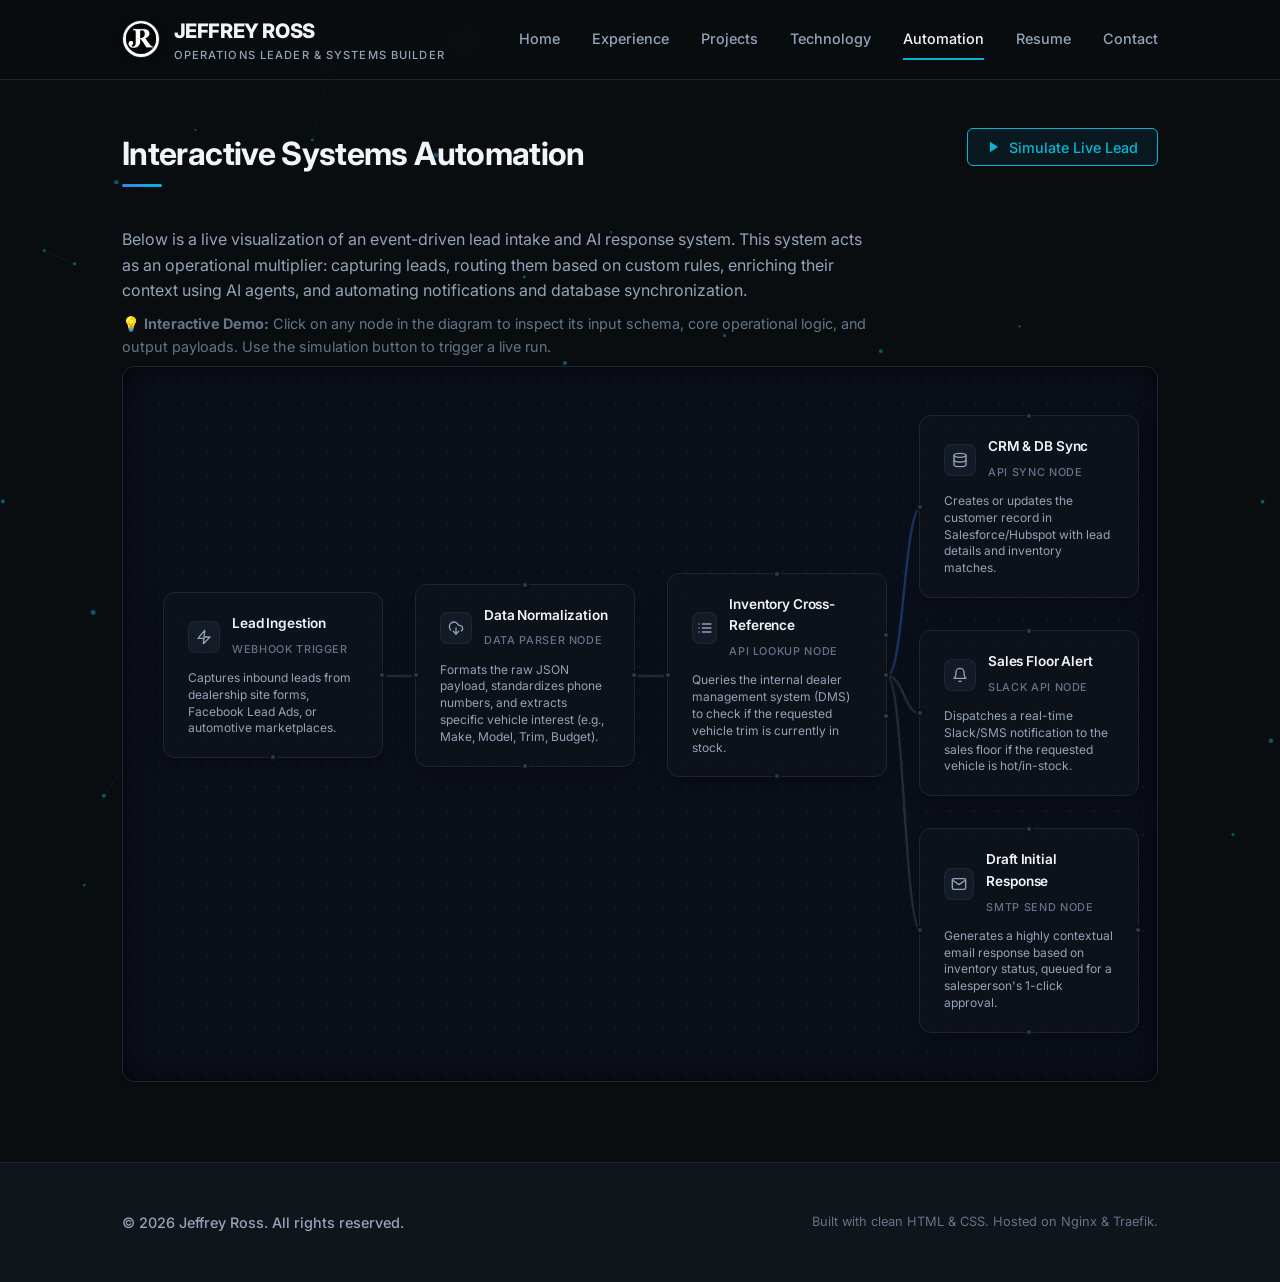
==== commit fcf706a9: "Refactor automation diagram to automotive workflow" ====
--- a/automation.html
+++ b/automation.html
@@ -98,7 +98,7 @@
                                 
                                 <!-- STAGE 1: INGRESS (Trigger) -->
                                 <div class="canvas-col" id="col-ingress">
-                                    <div class="workflow-node" id="node-trigger" role="button" tabindex="0" aria-controls="node-inspector" aria-expanded="true">
+                                    <div class="workflow-node" id="node-trigger" role="button" tabindex="0" aria-controls="node-inspector" aria-expanded="false">
                                         <div class="node-header">
                                             <div class="node-icon-wrapper">
                                                 <svg xmlns="http://www.w3.org/2000/svg" viewBox="0 0 24 24" fill="none" stroke="currentColor" stroke-width="2" stroke-linecap="round" stroke-linejoin="round">
@@ -110,7 +110,7 @@
                                                 <span class="node-type-label">Webhook Trigger</span>
                                             </div>
                                         </div>
-                                        <div class="node-desc">Listens for inbound HTTP requests from contact forms and lead campaigns.</div>
+                                        <div class="node-desc">Captures inbound leads from dealership site forms, Facebook Lead Ads, or automotive marketplaces.</div>
                                         
                                         <!-- Connectors -->
                                         <span class="node-socket socket-right"></span>
@@ -118,89 +118,87 @@
                                     </div>
                                 </div>
                                 
-                                <!-- STAGE 2: ROUTING (Condition) -->
-                                <div class="canvas-col" id="col-routing">
-                                    <div class="workflow-node" id="node-router" role="button" tabindex="0" aria-controls="node-inspector" aria-expanded="false">
-                                        <div class="node-header">
-                                            <div class="node-icon-wrapper">
-                                                <svg xmlns="http://www.w3.org/2000/svg" viewBox="0 0 24 24" fill="none" stroke="currentColor" stroke-width="2" stroke-linecap="round" stroke-linejoin="round">
-                                                    <path d="M6 3v12"/>
-                                                    <circle cx="18" cy="6" r="3"/>
-                                                    <circle cx="6" cy="18" r="3"/>
-                                                    <circle cx="18" cy="18" r="3"/>
-                                                    <path d="M6 12h9a3 3 0 0 1 3 3v3"/>
-                                                </svg>
-                                            </div>
-                                            <div>
-                                                <div class="node-title">Profiler &amp; Router</div>
-                                                <span class="node-type-label">Decision Rules</span>
-                                            </div>
-                                        </div>
-                                        <div class="node-desc">Segments leads dynamically based on request type and corporate domain.</div>
+                                <!-- STAGE 2: NORMALIZATION -->
+                                <div class="canvas-col" id="col-normalization">
+                                    <div class="workflow-node" id="node-normalization" role="button" tabindex="0" aria-controls="node-inspector" aria-expanded="false">
+                                        <div class="node-header">
+                                            <div class="node-icon-wrapper">
+                                                <svg xmlns="http://www.w3.org/2000/svg" viewBox="0 0 24 24" fill="none" stroke="currentColor" stroke-width="2" stroke-linecap="round" stroke-linejoin="round">
+                                                    <path d="M4 14.899A7 7 0 1 1 15.71 8h1.79a4.5 4.5 0 0 1 2.5 8.242"></path>
+                                                    <path d="M12 12v9"></path>
+                                                    <path d="m8 17 4 4 4-4"></path>
+                                                </svg>
+                                            </div>
+                                            <div>
+                                                <div class="node-title">Data Normalization</div>
+                                                <span class="node-type-label">Data Parser Node</span>
+                                            </div>
+                                        </div>
+                                        <div class="node-desc">Formats the raw JSON payload, standardizes phone numbers, and extracts specific vehicle interest (e.g., Make, Model, Trim, Budget).</div>
+                                        
+                                        <!-- Connectors -->
+                                        <span class="node-socket socket-left"></span>
+                                        <span class="node-socket socket-top"></span>
+                                        <span class="node-socket socket-right"></span>
+                                        <span class="node-socket socket-bottom"></span>
+                                    </div>
+                                </div>
+                                
+                                <!-- STAGE 3: INVENTORY LOGIC -->
+                                <div class="canvas-col" id="col-inventory">
+                                    <div class="workflow-node" id="node-inventory" role="button" tabindex="0" aria-controls="node-inspector" aria-expanded="false">
+                                        <div class="node-header">
+                                            <div class="node-icon-wrapper">
+                                                <svg xmlns="http://www.w3.org/2000/svg" viewBox="0 0 24 24" fill="none" stroke="currentColor" stroke-width="2" stroke-linecap="round" stroke-linejoin="round">
+                                                    <line x1="8" y1="6" x2="21" y2="6"></line>
+                                                    <line x1="8" y1="12" x2="21" y2="12"></line>
+                                                    <line x1="8" y1="18" x2="21" y2="18"></line>
+                                                    <line x1="3" y1="6" x2="3.01" y2="6"></line>
+                                                    <line x1="3" y1="12" x2="3.01" y2="12"></line>
+                                                    <line x1="3" y1="18" x2="3.01" y2="18"></line>
+                                                </svg>
+                                            </div>
+                                            <div>
+                                                <div class="node-title">Inventory Cross-Reference</div>
+                                                <span class="node-type-label">API Lookup Node</span>
+                                            </div>
+                                        </div>
+                                        <div class="node-desc">Queries the internal dealer management system (DMS) to check if the requested vehicle trim is currently in stock.</div>
                                         
                                         <!-- Connectors -->
                                         <span class="node-socket socket-left"></span>
                                         <span class="node-socket socket-top"></span>
                                         <span class="node-socket socket-right-top"></span>
+                                        <span class="node-socket socket-right"></span>
                                         <span class="node-socket socket-right-bottom"></span>
                                         <span class="node-socket socket-bottom"></span>
                                     </div>
                                 </div>
                                 
-                                <!-- STAGE 3: AI PROCESSING -->
-                                <div class="canvas-col" id="col-processing">
-                                    <!-- VeteranLM Enricher -->
-                                    <div class="workflow-node" id="node-ai-enrich" role="button" tabindex="0" aria-controls="node-inspector" aria-expanded="false">
-                                        <div class="node-header">
-                                            <div class="node-icon-wrapper">
-                                                <svg xmlns="http://www.w3.org/2000/svg" viewBox="0 0 24 24" fill="none" stroke="currentColor" stroke-width="2" stroke-linecap="round" stroke-linejoin="round">
-                                                    <rect x="4" y="4" width="16" height="16" rx="2"/>
-                                                    <path d="M9 9h6v6H9z"/>
-                                                    <path d="M9 1v3M15 1v3M9 20v3M15 20v3M20 9h3M20 15h3M1 9h3M1 15h3"/>
-                                                </svg>
-                                            </div>
-                                            <div>
-                                                <div class="node-title">AI Context Enricher</div>
-                                                <span class="node-type-label">LLM / RAG Node</span>
-                                            </div>
-                                        </div>
-                                        <div class="node-desc">Gathers LinkedIn details, sector tags, and tech stack details of corporate inquiries.</div>
-                                        
-                                        <!-- Connectors -->
-                                        <span class="node-socket socket-left"></span>
-                                        <span class="node-socket socket-top"></span>
-                                        <span class="node-socket socket-right"></span>
-                                        <span class="node-socket socket-bottom"></span>
-                                    </div>
-                                    
-                                    <!-- Intent & Priority Classifier -->
-                                    <div class="workflow-node" id="node-ai-sentiment" role="button" tabindex="0" aria-controls="node-inspector" aria-expanded="false">
-                                        <div class="node-header">
-                                            <div class="node-icon-wrapper">
-                                                <svg xmlns="http://www.w3.org/2000/svg" viewBox="0 0 24 24" fill="none" stroke="currentColor" stroke-width="2" stroke-linecap="round" stroke-linejoin="round">
-                                                    <circle cx="12" cy="12" r="10"/>
-                                                    <path d="M8 14s1.5 2 4 2 4-2 4-2"/>
-                                                    <line x1="9" y1="9" x2="9.01" y2="9"/>
-                                                    <line x1="15" y1="9" x2="15.01" y2="9"/>
-                                                </svg>
-                                            </div>
-                                            <div>
-                                                <div class="node-title">Intent &amp; Priority</div>
-                                                <span class="node-type-label">AI Classifier</span>
-                                            </div>
-                                        </div>
-                                        <div class="node-desc">Scores lead priority and sentiment; drafts custom email responder matching brand voice.</div>
-                                        
-                                        <!-- Connectors -->
-                                        <span class="node-socket socket-left"></span>
-                                        <span class="node-socket socket-top"></span>
-                                        <span class="node-socket socket-right"></span>
-                                        <span class="node-socket socket-bottom"></span>
-                                    </div>
-                                </div>
-                                
                                 <!-- STAGE 4: ACTIONS (CRM Sync, Slack Alert, Email Responder) -->
                                 <div class="canvas-col" id="col-actions">
+                                    <!-- CRM Sync -->
+                                    <div class="workflow-node" id="node-action-crm" role="button" tabindex="0" aria-controls="node-inspector" aria-expanded="false">
+                                        <div class="node-header">
+                                            <div class="node-icon-wrapper">
+                                                <svg xmlns="http://www.w3.org/2000/svg" viewBox="0 0 24 24" fill="none" stroke="currentColor" stroke-width="2" stroke-linecap="round" stroke-linejoin="round">
+                                                    <ellipse cx="12" cy="5" rx="9" ry="3"/>
+                                                    <path d="M3 5v14c0 1.66 4 3 9 3s9-1.34 9-3V5"/>
+                                                    <path d="M3 12c0 1.66 4 3 9 3s9-1.34 9-3"/>
+                                                </svg>
+                                            </div>
+                                            <div>
+                                                <div class="node-title">CRM &amp; DB Sync</div>
+                                                <span class="node-type-label">API Sync Node</span>
+                                            </div>
+                                        </div>
+                                        <div class="node-desc">Creates or updates the customer record in Salesforce/Hubspot with lead details and inventory matches.</div>
+                                        
+                                        <!-- Connectors -->
+                                        <span class="node-socket socket-left"></span>
+                                        <span class="node-socket socket-top"></span>
+                                    </div>
+                                    
                                     <!-- Slack Notification -->
                                     <div class="workflow-node" id="node-action-slack" role="button" tabindex="0" aria-controls="node-inspector" aria-expanded="false">
                                         <div class="node-header">
@@ -211,11 +209,11 @@
                                                 </svg>
                                             </div>
                                             <div>
-                                                <div class="node-title">Operations Alert</div>
+                                                <div class="node-title">Sales Floor Alert</div>
                                                 <span class="node-type-label">Slack API Node</span>
                                             </div>
                                         </div>
-                                        <div class="node-desc">Dispatches real-time Slack/SMS notifications for high-priority contracts.</div>
+                                        <div class="node-desc">Dispatches a real-time Slack/SMS notification to the sales floor if the requested vehicle is hot/in-stock.</div>
                                         
                                         <!-- Connectors -->
                                         <span class="node-socket socket-left"></span>
@@ -232,39 +230,17 @@
                                                 </svg>
                                             </div>
                                             <div>
-                                                <div class="node-title">Auto-Emailer</div>
+                                                <div class="node-title">Draft Initial Response</div>
                                                 <span class="node-type-label">SMTP Send Node</span>
                                             </div>
                                         </div>
-                                        <div class="node-desc">Sends personalized email replies instantly or queues them for manual approval.</div>
+                                        <div class="node-desc">Generates a highly contextual email response based on inventory status, queued for a salesperson's 1-click approval.</div>
                                         
                                         <!-- Connectors -->
                                         <span class="node-socket socket-left"></span>
                                         <span class="node-socket socket-top"></span>
                                         <span class="node-socket socket-right"></span>
                                         <span class="node-socket socket-bottom"></span>
-                                    </div>
-                                    
-                                    <!-- CRM Sync -->
-                                    <div class="workflow-node" id="node-action-crm" role="button" tabindex="0" aria-controls="node-inspector" aria-expanded="false">
-                                        <div class="node-header">
-                                            <div class="node-icon-wrapper">
-                                                <svg xmlns="http://www.w3.org/2000/svg" viewBox="0 0 24 24" fill="none" stroke="currentColor" stroke-width="2" stroke-linecap="round" stroke-linejoin="round">
-                                                    <ellipse cx="12" cy="5" rx="9" ry="3"/>
-                                                    <path d="M3 5v14c0 1.66 4 3 9 3s9-1.34 9-3V5"/>
-                                                    <path d="M3 12c0 1.66 4 3 9 3s9-1.34 9-3"/>
-                                                </svg>
-                                            </div>
-                                            <div>
-                                                <div class="node-title">CRM &amp; DB Sync</div>
-                                                <span class="node-type-label">API Sync Node</span>
-                                            </div>
-                                        </div>
-                                        <div class="node-desc">Updates PostgreSQL lead records and synchronizes data with Hubspot pipelines.</div>
-                                        
-                                        <!-- Connectors -->
-                                        <span class="node-socket socket-left"></span>
-                                        <span class="node-socket socket-top"></span>
                                     </div>
                                 </div>
                                 
--- a/css/style.css
+++ b/css/style.css
@@ -573,7 +573,7 @@
 
 /* IDE Frame Styling */
 .code-editor-wrapper {
-    background-color: #080b0f;
+    background-color: #0a0d10;
     border: 1px solid var(--border-color);
     border-radius: var(--border-radius-lg);
     overflow: hidden;
@@ -848,11 +848,16 @@
 }
 
 .py-key {
-    color: #9cdcfe; /* vscode dict key sky-blue */
+    color: var(--accent-cyan); /* vscode string cyan (#06b6d4) */
 }
 
 .py-string {
     color: var(--accent-cyan); /* vscode string cyan (#06b6d4) */
+}
+
+.py-punct,
+.py-bracket {
+    color: #5f7080; /* Appropriate muted color for punctuation and brackets */
 }
 
 .py-comment {
@@ -862,6 +867,11 @@
 
 .py-number {
     color: #b5cea8; /* green-yellow numbers */
+}
+
+/* Helper utility for state toggling */
+.hidden {
+    display: none !important;
 }
 
 /* --- Responsive Adaptations for IDE View --- */
@@ -1870,7 +1880,6 @@
 /* Flex layout with diagram on left, inspector on right */
 .workflow-workspace {
     display: flex;
-    gap: 2rem;
     position: relative;
     width: 100%;
     align-items: stretch;
@@ -1880,6 +1889,9 @@
     flex: 1;
     min-width: 0;
     position: relative;
+    overflow-x: auto;
+    scroll-behavior: smooth;
+    -webkit-overflow-scrolling: touch;
 }
 
 .workflow-canvas {
@@ -1968,6 +1980,7 @@
     justify-content: space-between;
     height: 100%;
     min-height: 600px;
+    min-width: 800px;
     gap: 2rem;
 }
 
@@ -2000,7 +2013,7 @@
 }
 
 .workflow-node:hover {
-    transform: translateY(-3px);
+    transform: translateY(-3px) scale(1.02);
     border-color: var(--border-glow);
     box-shadow: 0 10px 25px rgba(0,0,0,0.45), 0 0 12px rgba(6, 182, 212, 0.06);
 }
@@ -2141,22 +2154,26 @@
 
 /* Node Inspector Panel (Drawer) */
 .node-inspector {
-    width: 390px;
-    flex-shrink: 0;
-    background: rgba(16, 21, 28, 0.65);
-    backdrop-filter: blur(16px);
-    -webkit-backdrop-filter: blur(16px);
+    position: fixed;
+    top: calc(var(--header-height) + 1.5rem);
+    right: 1.5rem;
+    height: calc(100vh - var(--header-height) - 3rem);
+    width: calc(100vw - 3rem);
+    max-width: 420px;
+    z-index: 1000;
+    background: rgba(10, 13, 16, 0.7);
+    backdrop-filter: blur(12px);
+    -webkit-backdrop-filter: blur(12px);
     border: 1px solid var(--border-color);
     border-radius: var(--border-radius-lg);
     display: flex;
     flex-direction: column;
-    height: 600px;
     box-shadow: 0 10px 40px rgba(0,0,0,0.45);
     opacity: 0;
-    transform: translateX(30px);
+    transform: translateX(calc(100% + 2.5rem));
     pointer-events: none;
     visibility: hidden;
-    transition: transform var(--transition-slow), opacity var(--transition-slow), width var(--transition-slow), visibility var(--transition-slow);
+    transition: transform var(--transition-slow), opacity var(--transition-slow), visibility var(--transition-slow);
     overflow: hidden;
 }
 
@@ -2225,6 +2242,25 @@
     gap: 1.25rem;
 }
 
+/* Custom Scrollbar for Inspector Body */
+.inspector-body::-webkit-scrollbar {
+    width: 8px;
+}
+
+.inspector-body::-webkit-scrollbar-track {
+    background: rgba(10, 13, 16, 0.8);
+    border-radius: 0 0 var(--border-radius-lg) 0;
+}
+
+.inspector-body::-webkit-scrollbar-thumb {
+    background: #06b6d4;
+    border-radius: 4px;
+}
+
+.inspector-body::-webkit-scrollbar-thumb:hover {
+    background: #08e2ff;
+}
+
 .inspector-section-title {
     font-size: 0.75rem;
     text-transform: uppercase;
@@ -2300,7 +2336,7 @@
     padding: 1rem;
     color: #a7f3d0;
     overflow-x: auto;
-    white-space: pre-wrap;
+    white-space: pre;
     max-height: 190px;
     line-height: 1.4;
 }
@@ -2343,36 +2379,58 @@
 @media (max-width: 1024px) {
     .workflow-workspace {
         flex-direction: column;
+        gap: 2rem;
     }
     
     .node-inspector {
+        position: relative;
+        top: auto;
+        right: auto;
+        bottom: auto;
         width: 100%;
+        max-width: none;
         height: auto;
-        max-height: 600px;
+        max-height: 0;
         transform: translateY(20px);
         opacity: 0;
         display: flex;
         visibility: hidden;
-        transition: transform var(--transition-slow), opacity var(--transition-slow), visibility var(--transition-slow);
+        border-color: transparent;
+        transition: transform var(--transition-slow), opacity var(--transition-slow), max-height var(--transition-slow), border-color var(--transition-slow), visibility var(--transition-slow);
     }
     
     .node-inspector.open {
+        width: 100%;
         opacity: 1;
         transform: translateY(0);
         visibility: visible;
+        max-height: 600px;
+        border-color: var(--border-color);
     }
 }
 
 @media (max-width: 768px) {
+    .workflow-workspace {
+        margin-bottom: 55vh; /* Allow scrolling past the bottom sheet */
+    }
+
+    .workflow-canvas {
+        min-width: max-content; /* Force canvas to expand for horizontal scrolling */
+        min-height: auto;
+    }
+
     .canvas-inner {
-        flex-direction: column;
+        display: flex;
+        flex-direction: row;
         align-items: center;
         gap: 3.5rem;
-        padding: 3rem 1rem;
+        padding: 3rem 2rem;
         min-height: auto;
+        min-width: max-content;
     }
     
     .canvas-col {
+        display: flex;
         flex-direction: column;
         gap: 3.5rem;
         width: 100%;
@@ -2389,11 +2447,13 @@
     
     .node-inspector {
         position: fixed;
+        top: auto;
         bottom: 0;
         left: 0;
         right: 0;
         width: 100% !important;
-        height: 65vh;
+        height: auto;
+        max-height: 55vh !important;
         z-index: 2000;
         border-radius: 20px 20px 0 0;
         transform: translateY(100%);
@@ -2404,6 +2464,20 @@
         opacity: 1;
         visibility: hidden;
         transition: transform var(--transition-normal), visibility var(--transition-normal);
+        display: flex;
+        flex-direction: column;
+    }
+    
+    .node-inspector .inspector-header {
+        position: sticky;
+        top: 0;
+        z-index: 10;
+        padding: 0.75rem 1rem;
+    }
+    
+    .node-inspector .inspector-body {
+        padding: 1rem;
+        gap: 1rem;
     }
     
     .node-inspector.open {
